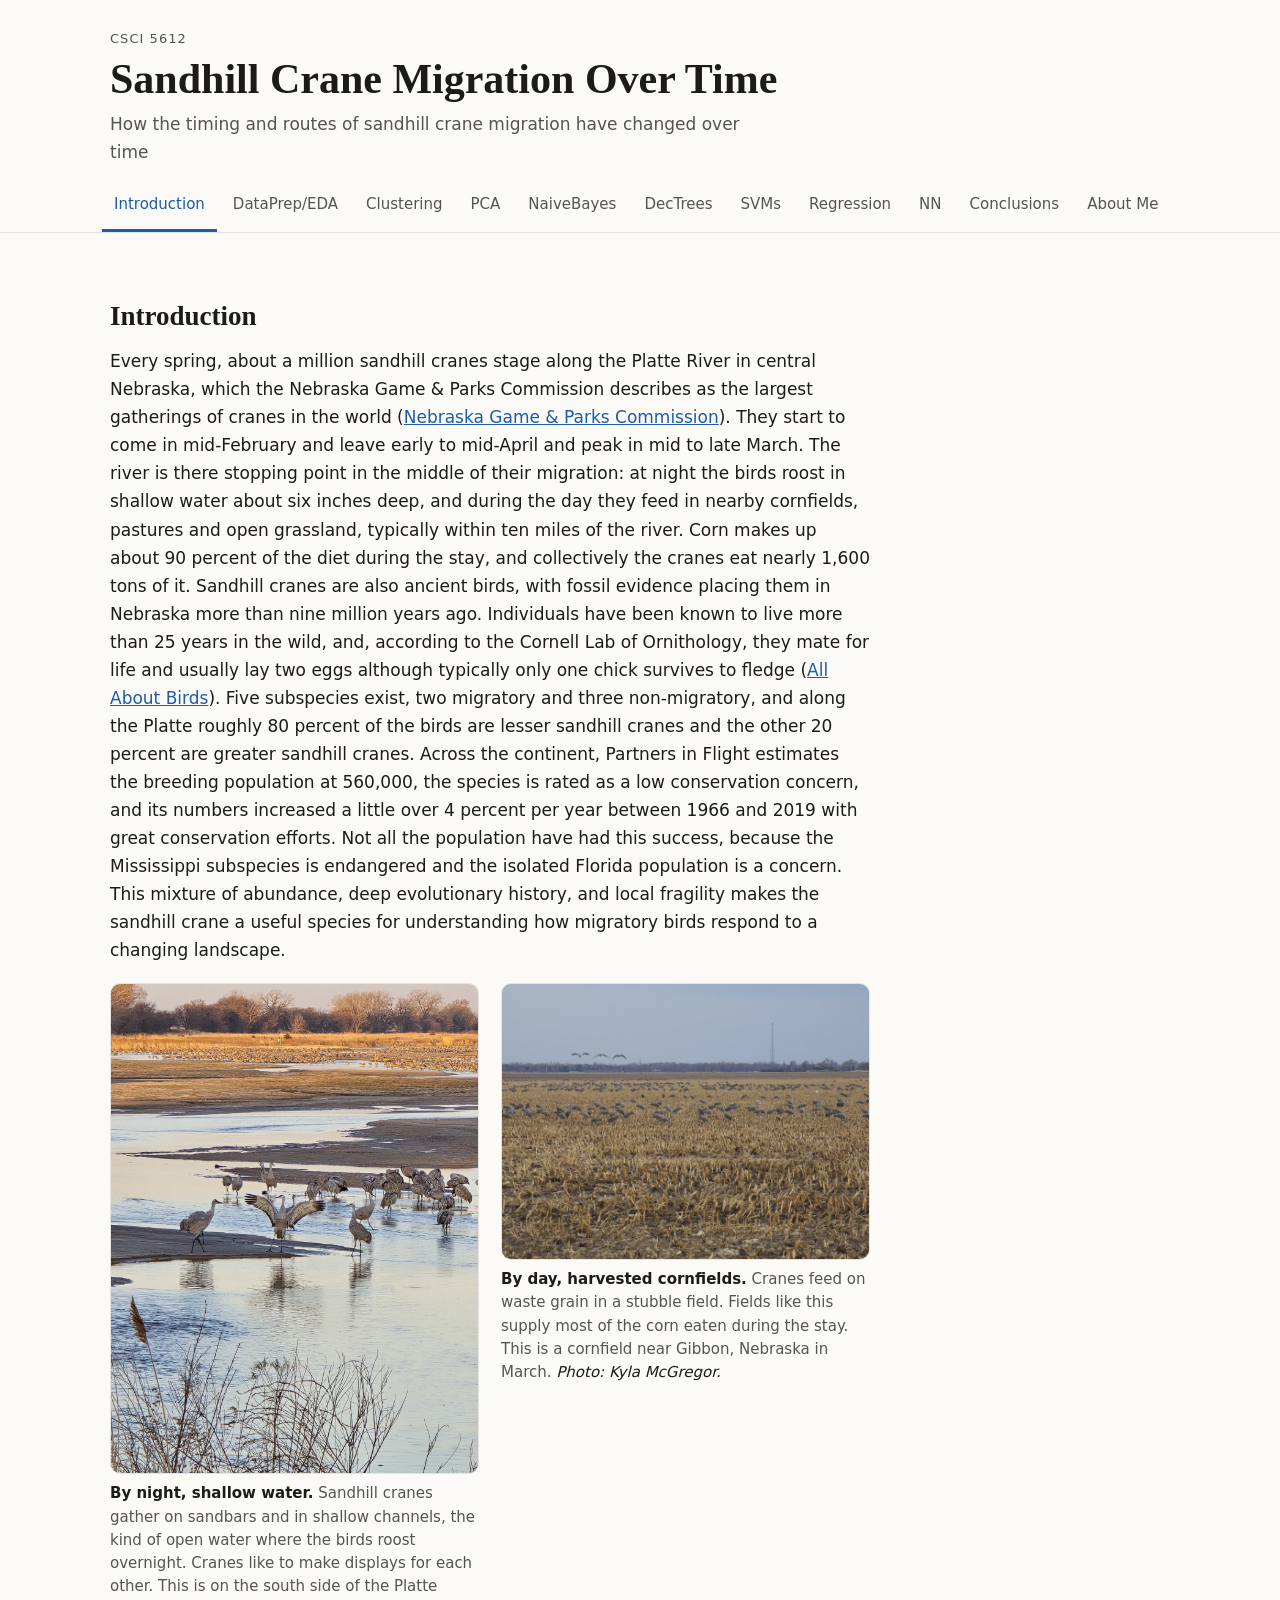
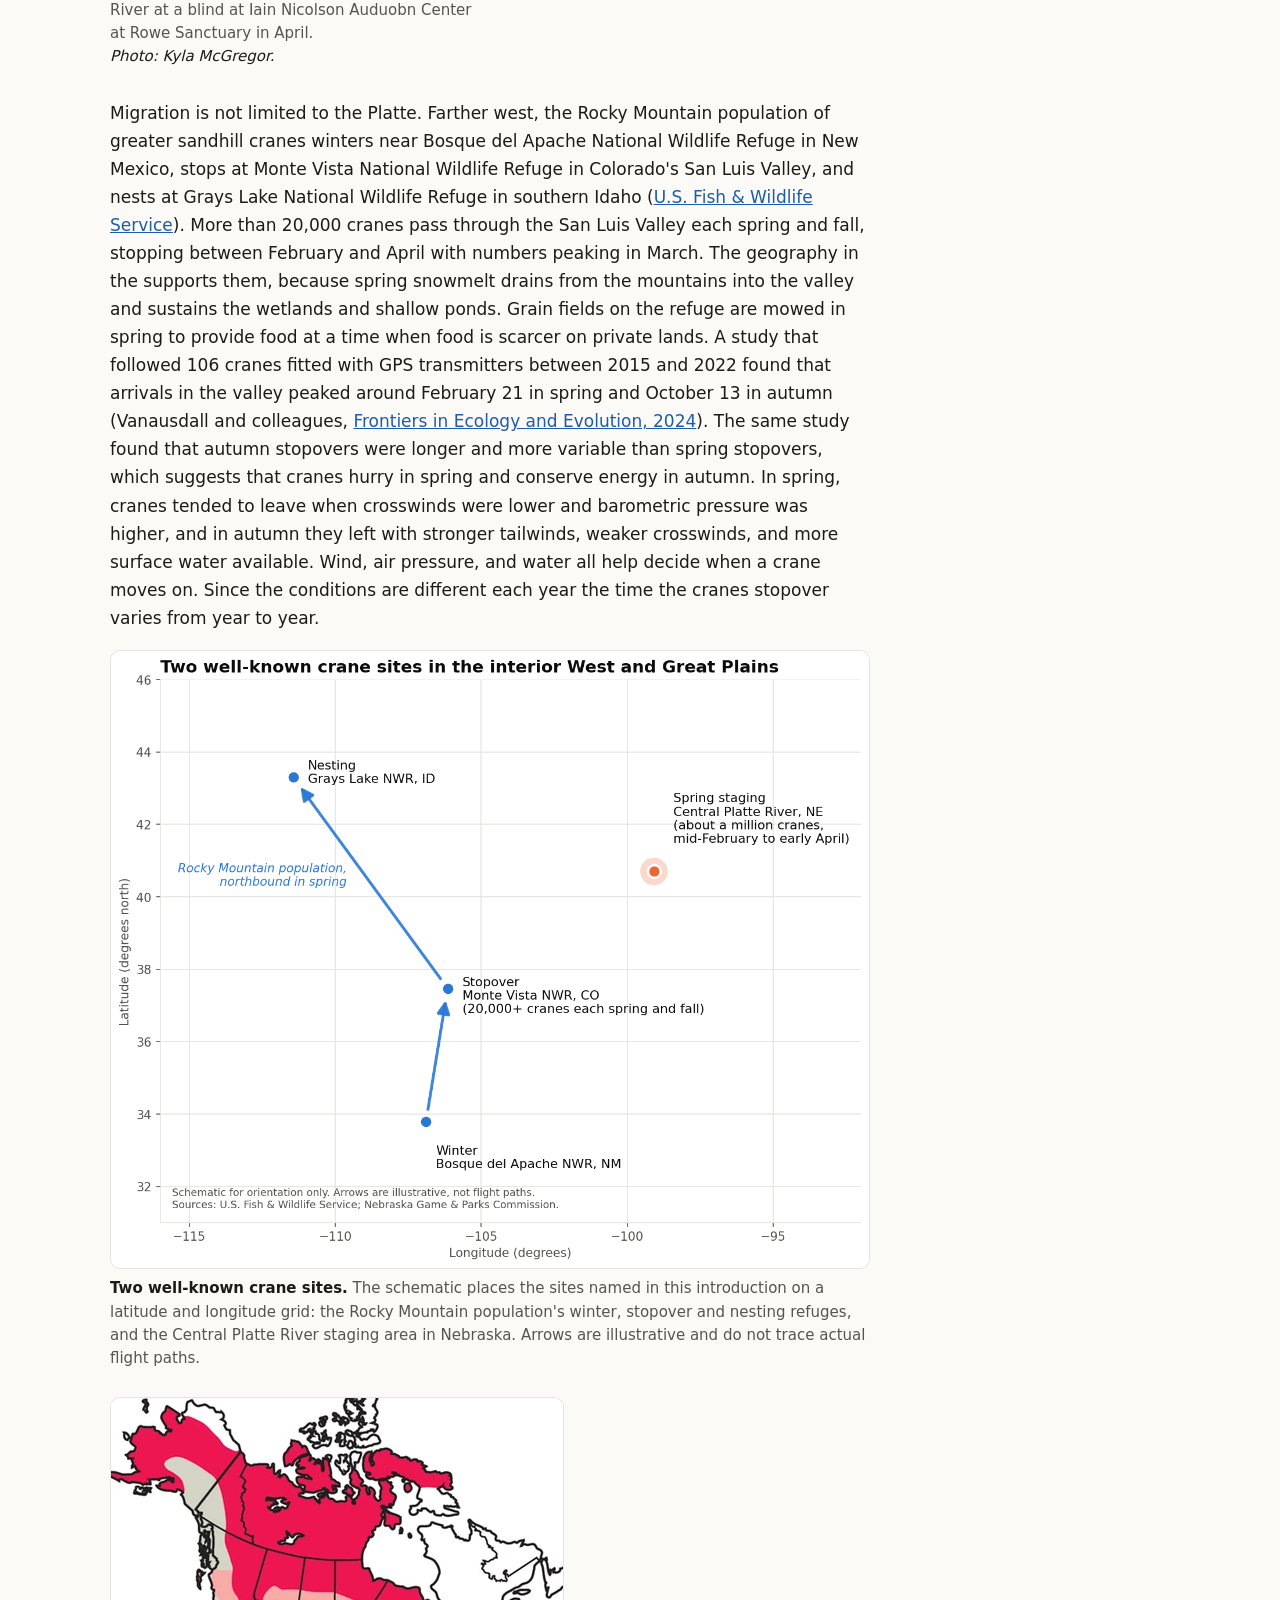
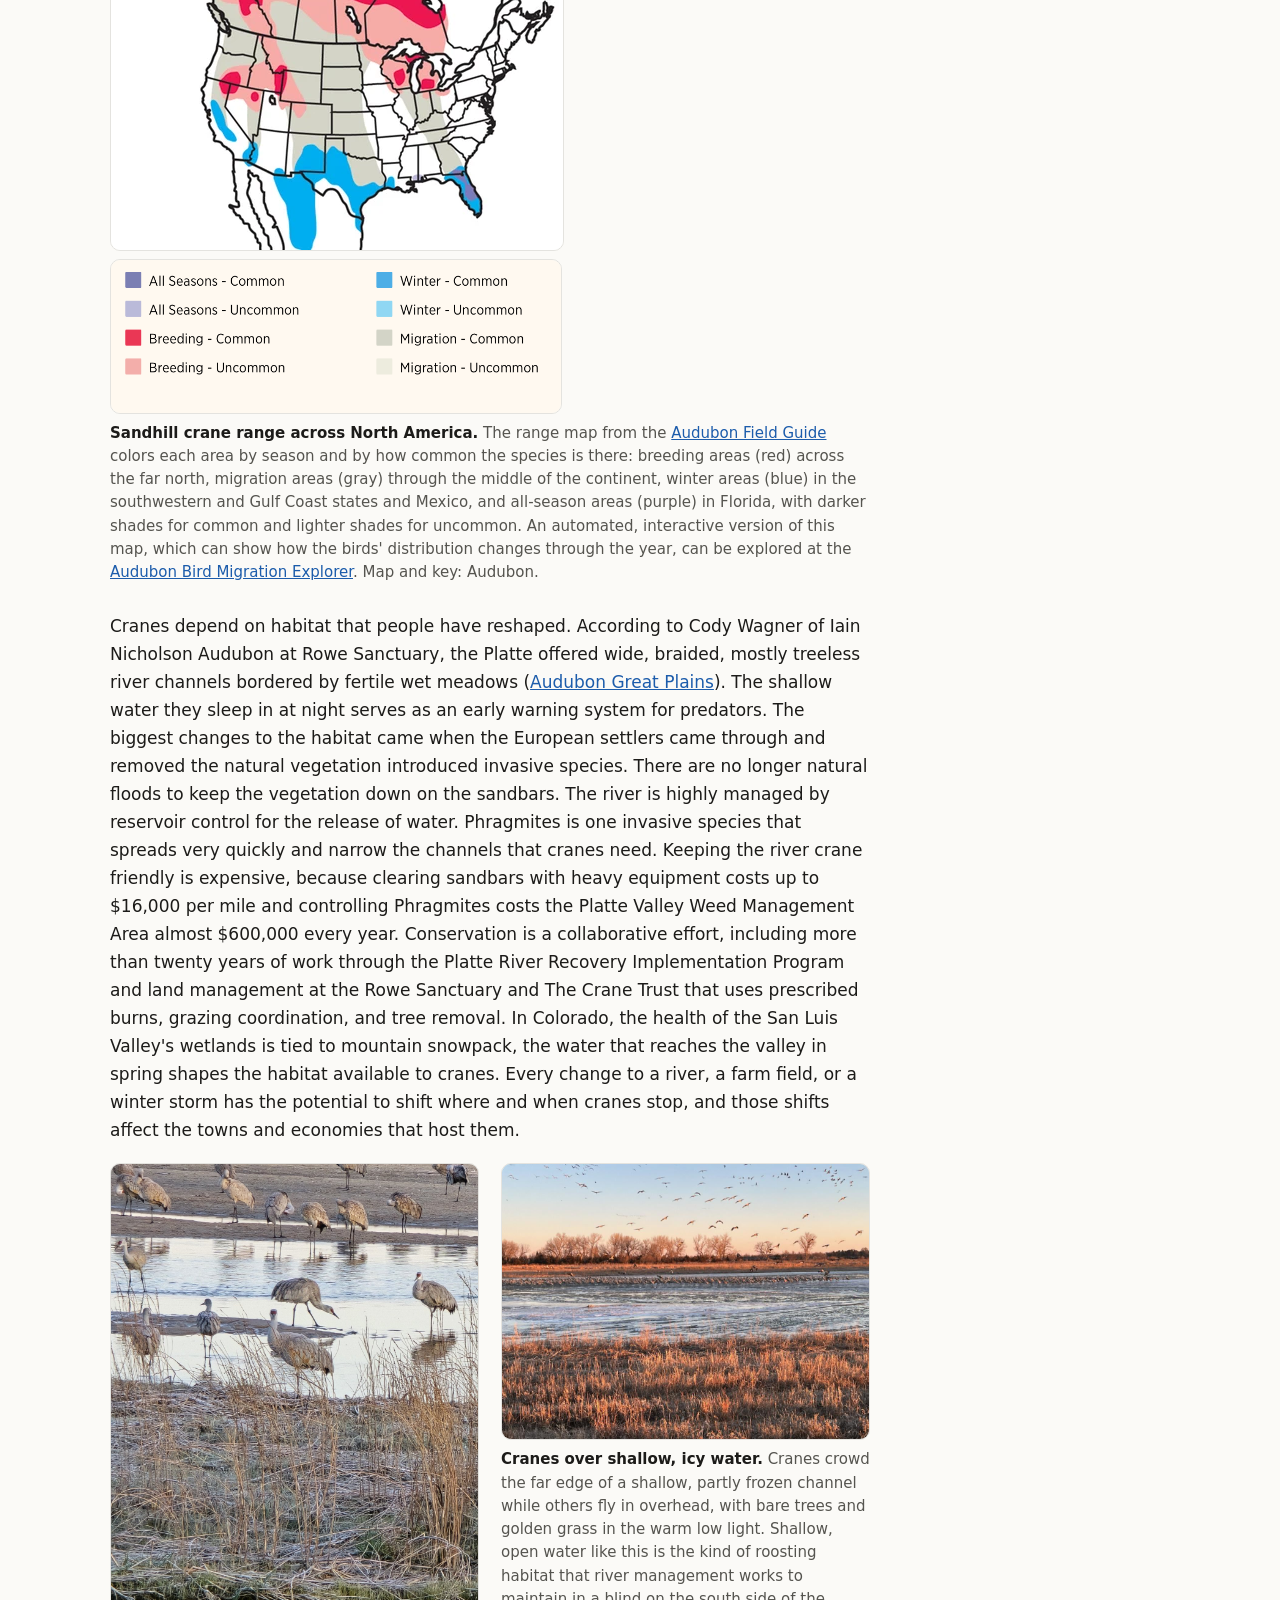
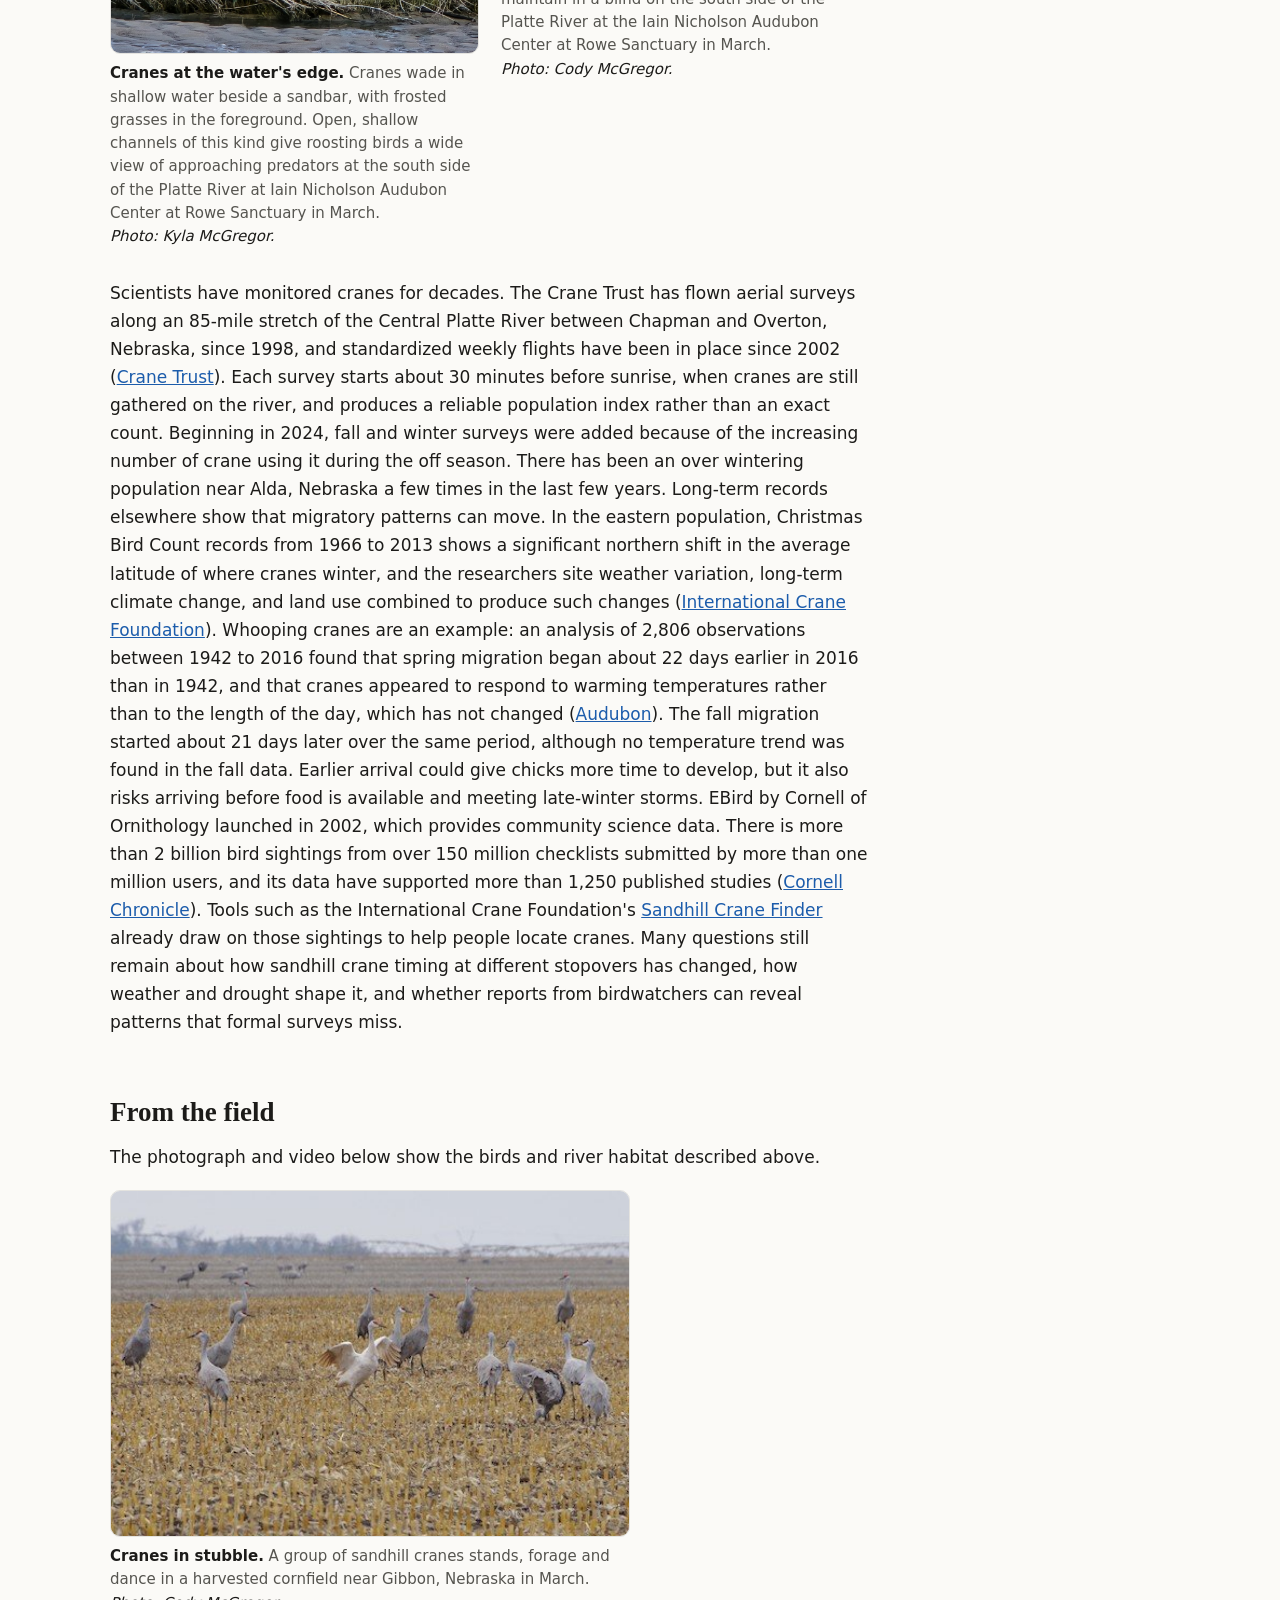
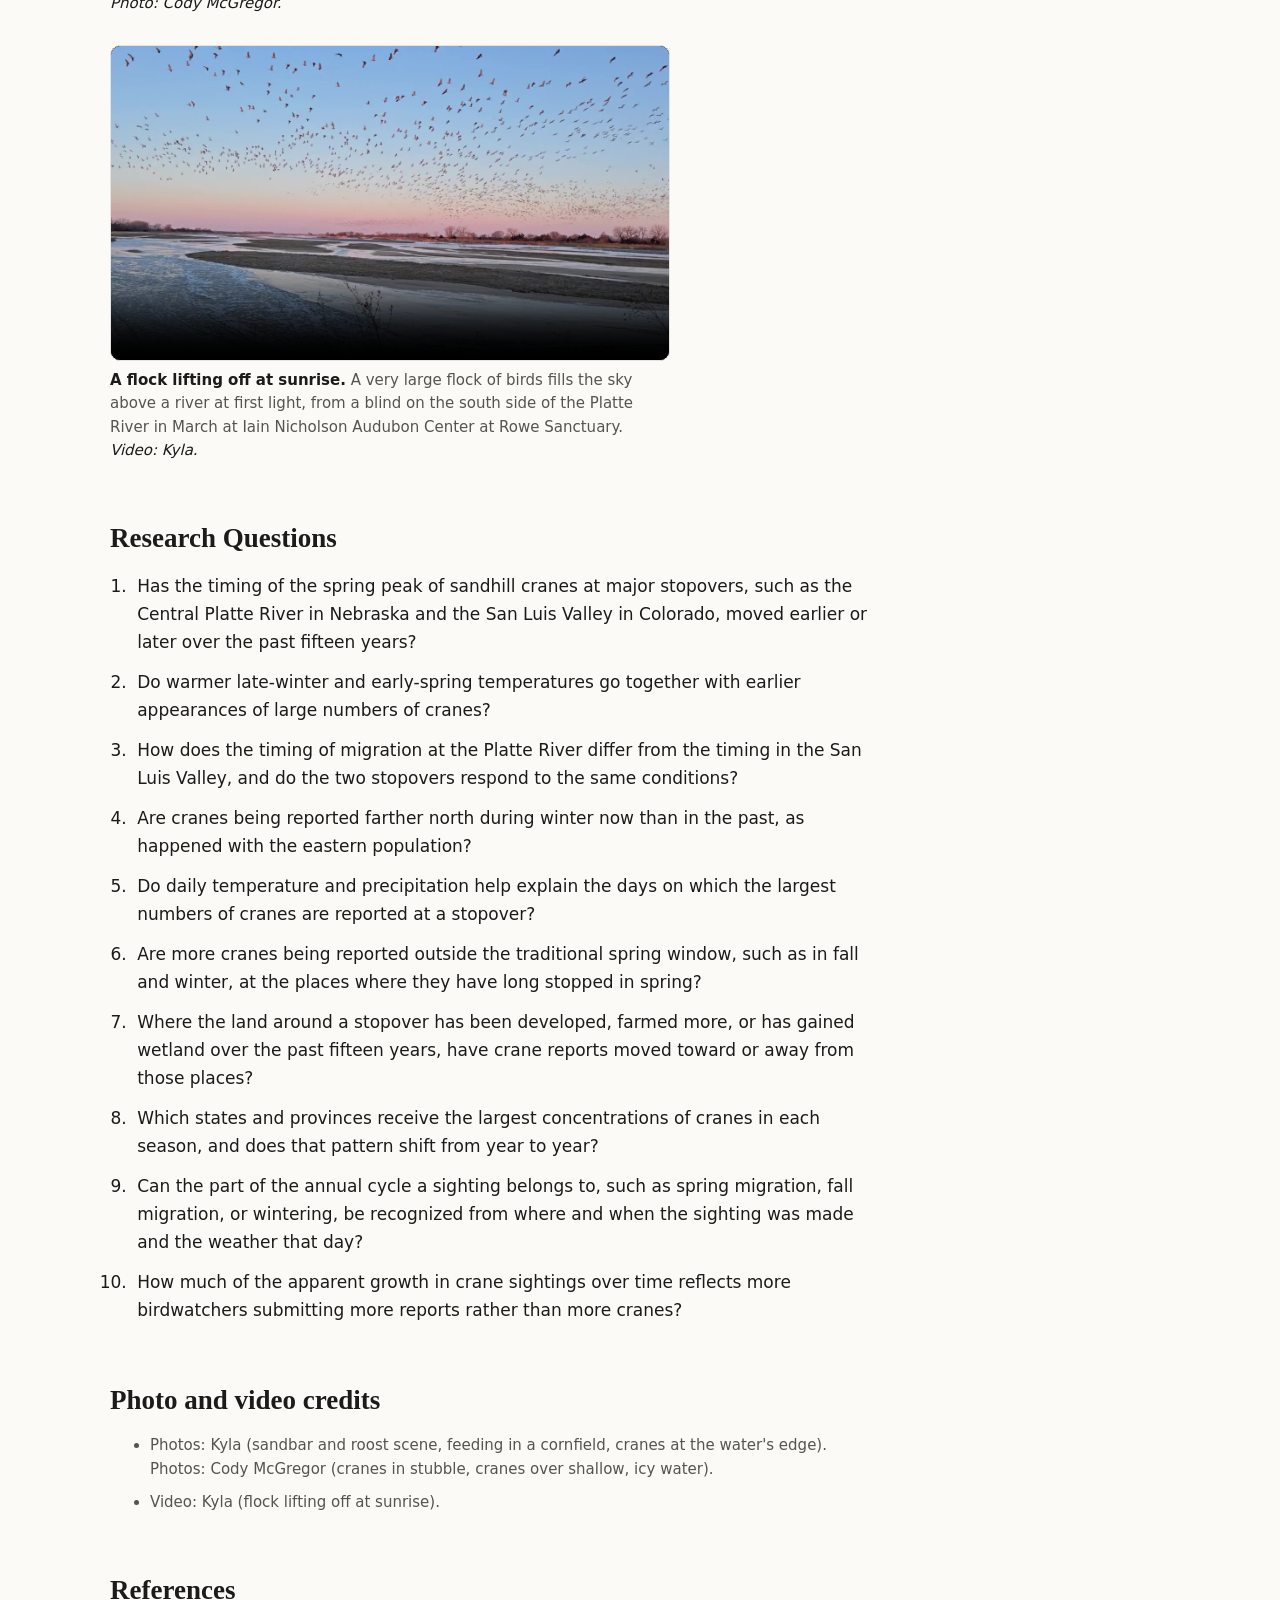
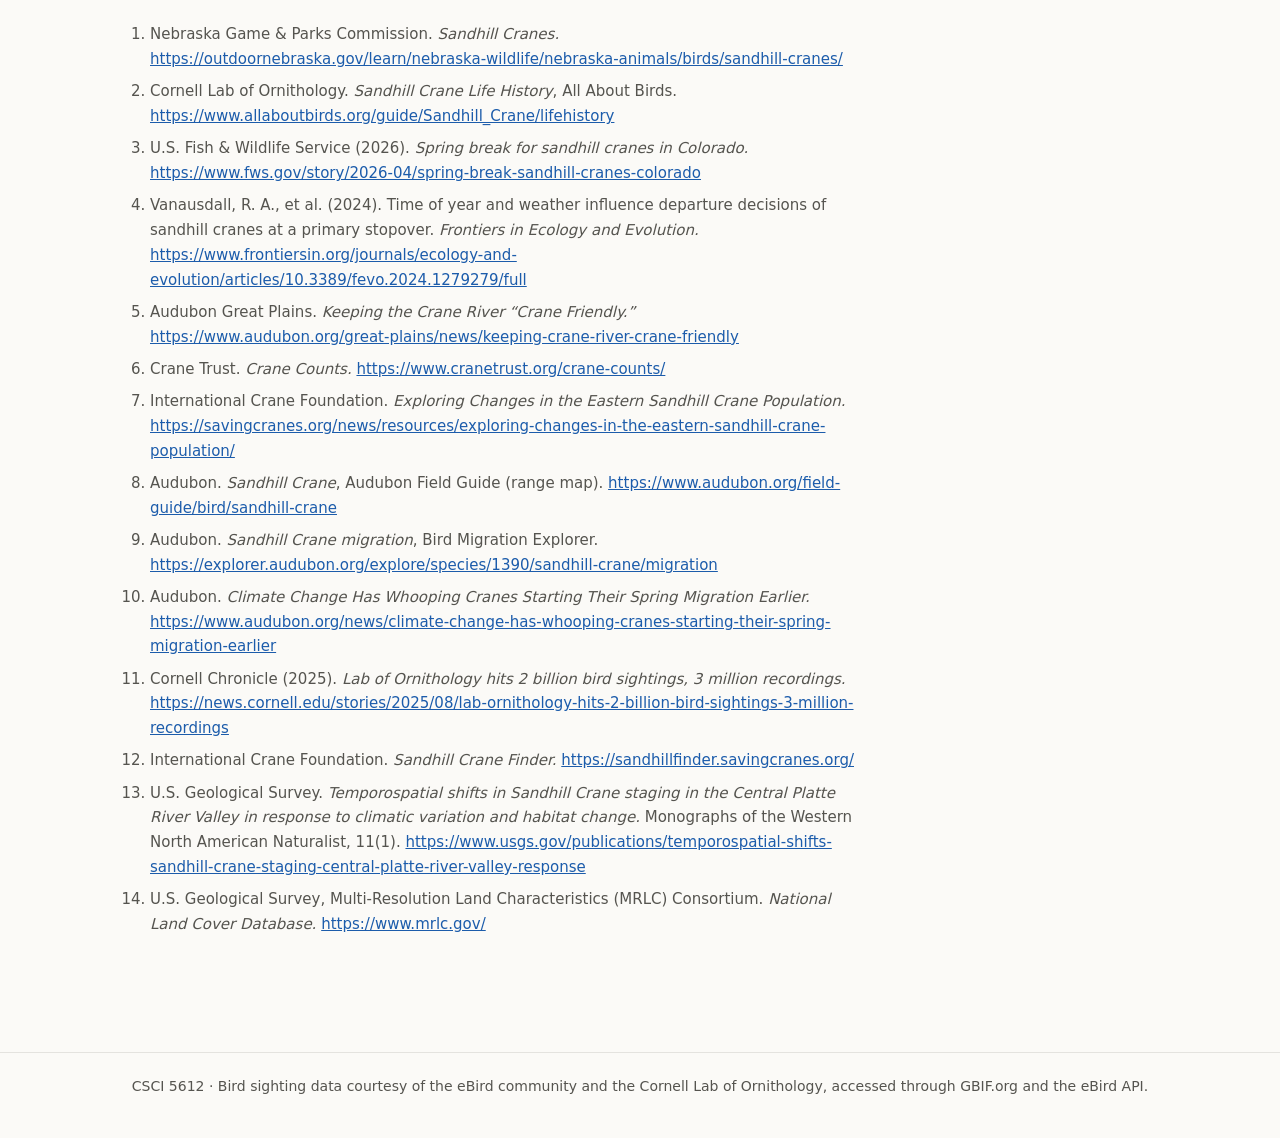
==== index.html @ 8177df67 "Initial Sandhill Crane project website" ====
<!DOCTYPE html>
<html lang="en">
<head>
<meta charset="utf-8">
<meta name="viewport" content="width=device-width, initial-scale=1">
<title>Introduction | Sandhill Crane Migration Over Time</title>
<meta name="description" content="Data science project on sandhill crane migration patterns over time, built with eBird community-science data.">
<link rel="stylesheet" href="css/style.css">
</head>
<body>
<a class="skip" href="#main">Skip to content</a>
<header class="site-header">
  <p class="kicker">CSCI 5612</p>
  <h1>Sandhill Crane Migration Over Time</h1>
  <p class="sub">How the timing and routes of sandhill crane migration have changed over time</p>
</header>
<nav class="tabs" aria-label="Project sections">
  <ul>
      <li><a href="index.html" aria-current="page">Introduction</a></li>
      <li><a href="dataprep_eda.html">DataPrep/EDA</a></li>
      <li><a href="clustering.html">Clustering</a></li>
      <li><a href="pca.html">PCA</a></li>
      <li><a href="naivebayes.html">NaiveBayes</a></li>
      <li><a href="dectrees.html">DecTrees</a></li>
      <li><a href="svms.html">SVMs</a></li>
      <li><a href="regression.html">Regression</a></li>
      <li><a href="nn.html">NN</a></li>
      <li><a href="conclusions.html">Conclusions</a></li>
      <li><a href="about.html">About Me</a></li>
  </ul>
</nav>
<main id="main">

<div class="prose">
<h2>Introduction</h2>

<p>Every spring, about a million sandhill cranes stage along the Platte River in central Nebraska, which the Nebraska Game &amp; Parks Commission describes as the largest gatherings of cranes in the world (<a href="https://outdoornebraska.gov/learn/nebraska-wildlife/nebraska-animals/birds/sandhill-cranes/">Nebraska Game &amp; Parks Commission</a>). They start to come in mid-February and leave early to mid-April and peak in mid to late March. The river is there stopping point in the middle of their migration: at night the birds roost in shallow water about six inches deep, and during the day they feed in nearby cornfields, pastures and open grassland, typically within ten miles of the river. Corn makes up about 90 percent of the diet during the stay, and collectively the cranes eat nearly 1,600 tons of it. Sandhill cranes are also ancient birds, with fossil evidence placing them in Nebraska more than nine million years ago. Individuals have been known to live more than 25 years in the wild, and, according to the Cornell Lab of Ornithology, they mate for life and usually lay two eggs although typically only one chick survives to fledge (<a href="https://www.allaboutbirds.org/guide/Sandhill_Crane/lifehistory">All About Birds</a>). Five subspecies exist, two migratory and three non-migratory, and along the Platte roughly 80 percent of the birds are lesser sandhill cranes and the other 20 percent are greater sandhill cranes. Across the continent, Partners in Flight estimates the breeding population at 560,000, the species is rated as a low conservation concern, and its numbers increased a little over 4 percent per year between 1966 and 2019 with great conservation efforts. Not all the population have had this success, because the Mississippi subspecies is endangered and the isolated Florida population is a concern. This mixture of abundance, deep evolutionary history, and local fragility makes the sandhill crane a useful species for understanding how migratory birds respond to a changing landscape.</p>

<div class="photo-row"><figure class="photo">
  <a href="images/photos/cranes-sandbar-display.jpg"><img src="images/photos/cranes-sandbar-display.jpg" alt="Sandhill cranes standing on a sandbar and in shallow water at low sun, one with wings spread, with more cranes in the distance" loading="lazy"></a>
  <figcaption><b>By night, shallow water.</b> Sandhill cranes gather on sandbars and in shallow channels, the kind of open water where the birds roost overnight. Cranes like to make displays for each other.  This is on the south side of the Platte River at a blind at Iain Nicolson Auduobn Center at Rowe Sanctuary in April. <span class="credit">Photo: Kyla McGregor.</span></figcaption>
</figure><figure class="photo">
  <a href="images/photos/cranes-feeding-cornfield.jpg"><img src="images/photos/cranes-feeding-cornfield.jpg" alt="A large flock of sandhill cranes feeding in a harvested cornfield with three birds flying in from the left" loading="lazy"></a>
  <figcaption><b>By day, harvested cornfields.</b> Cranes feed on waste grain in a stubble field. Fields like this supply most of the corn eaten during the stay. This is a cornfield near Gibbon, Nebraska in March. <span class="credit">Photo: Kyla McGregor.</span></figcaption>
</figure></div>

<p>Migration is not limited to the Platte. Farther west, the Rocky Mountain population of greater sandhill cranes winters near Bosque del Apache National Wildlife Refuge in New Mexico, stops at Monte Vista National Wildlife Refuge in Colorado's San Luis Valley, and nests at Grays Lake National Wildlife Refuge in southern Idaho (<a href="https://www.fws.gov/story/2026-04/spring-break-sandhill-cranes-colorado">U.S. Fish &amp; Wildlife Service</a>). More than 20,000 cranes pass through the San Luis Valley each spring and fall, stopping between February and April with numbers peaking in March. The geography in the supports them, because spring snowmelt drains from the mountains into the valley and sustains the wetlands and shallow ponds. Grain fields on the refuge are mowed in spring to provide food at a time when food is scarcer on private lands. A study that followed 106 cranes fitted with GPS transmitters between 2015 and 2022 found that arrivals in the valley peaked around February 21 in spring and October 13 in autumn (Vanausdall and colleagues, <a href="https://www.frontiersin.org/journals/ecology-and-evolution/articles/10.3389/fevo.2024.1279279/full">Frontiers in Ecology and Evolution, 2024</a>). The same study found that autumn stopovers were longer and more variable than spring stopovers, which suggests that cranes hurry in spring and conserve energy in autumn. In spring, cranes tended to leave when crosswinds were lower and barometric pressure was higher, and in autumn they left with stronger tailwinds, weaker crosswinds, and more surface water available. Wind, air pressure, and water all help decide when a crane moves on. Since the conditions are different each year the time the cranes stopover varies from year to year.</p>

<figure class="hero">
  <a href="images/intro_flyway_schematic.png"><img src="images/intro_flyway_schematic.png" alt="Schematic showing the Rocky Mountain sandhill crane population's winter, stopover and nesting sites, and the Central Platte River spring staging area"></a>
  <figcaption><b>Two well-known crane sites.</b> The schematic places the sites named in this introduction on a latitude and longitude grid: the Rocky Mountain population's winter, stopover and nesting refuges, and the Central Platte River staging area in Nebraska. Arrows are illustrative and do not trace actual flight paths.</figcaption>
</figure>

<figure class="hero">
  <a href="images/audubon_sandhill_crane_range_map.png"><img src="images/audubon_sandhill_crane_range_map.png" alt="Range map of the sandhill crane across North America, with colored shading for the species' range from the Arctic to Florida and Mexico" loading="lazy"></a>
  <img class="map-key" src="images/audubon_range_map_key.png" alt="Map key: purple is all seasons, red is breeding, blue is winter, and gray is migration, each with a darker shade for common and a lighter shade for uncommon" loading="lazy">
  <figcaption><b>Sandhill crane range across North America.</b> The range map from the <a href="https://www.audubon.org/field-guide/bird/sandhill-crane">Audubon Field Guide</a> colors each area by season and by how common the species is there: breeding areas (red) across the far north, migration areas (gray) through the middle of the continent, winter areas (blue) in the southwestern and Gulf Coast states and Mexico, and all-season areas (purple) in Florida, with darker shades for common and lighter shades for uncommon. An automated, interactive version of this map, which can show how the birds' distribution changes through the year, can be explored at the <a href="https://explorer.audubon.org/explore/species/1390/sandhill-crane/migration">Audubon Bird Migration Explorer</a>. Map and key: Audubon.</figcaption>
</figure>

<p>Cranes depend on habitat that people have reshaped. According to Cody Wagner of Iain Nicholson Audubon at Rowe Sanctuary, the Platte offered wide, braided, mostly treeless river channels bordered by fertile wet meadows (<a href="https://www.audubon.org/great-plains/news/keeping-crane-river-crane-friendly">Audubon Great Plains</a>). The shallow water they sleep in at night serves as an early warning system for predators. The biggest changes to the habitat came when the European settlers came through and removed the natural vegetation introduced invasive species. There are no longer natural floods to keep the vegetation down on the sandbars.  The river is highly managed by reservoir control for the release of water. Phragmites is one invasive species that spreads very quickly and narrow the channels that cranes need. Keeping the river crane friendly is expensive, because clearing sandbars with heavy equipment costs up to $16,000 per mile and controlling Phragmites costs the Platte Valley Weed Management Area almost $600,000 every year. Conservation is a collaborative effort, including more than twenty years of work through the Platte River Recovery Implementation Program and land management at the Rowe Sanctuary and The Crane Trust that uses prescribed burns, grazing coordination, and tree removal. In Colorado, the health of the San Luis Valley's wetlands is tied to mountain snowpack, the water that reaches the valley in spring shapes the habitat available to cranes. Every change to a river, a farm field, or a winter storm has the potential to shift where and when cranes stop, and those shifts affect the towns and economies that host them.</p>

<div class="photo-row"><figure class="photo">
  <a href="images/photos/cranes-water-edge.jpg"><img src="images/photos/cranes-water-edge.jpg" alt="Sandhill cranes wading in shallow water next to a sandbar with frosted grasses in the foreground" loading="lazy"></a>
  <figcaption><b>Cranes at the water&#x27;s edge.</b> Cranes wade in shallow water beside a sandbar, with frosted grasses in the foreground. Open, shallow channels of this kind give roosting birds a wide view of approaching predators at the south side of the Platte River at Iain Nicholson Audubon Center at Rowe Sanctuary in March. <span class="credit">Photo: Kyla McGregor.</span></figcaption>
</figure><figure class="photo">
  <a href="images/photos/cranes-icy-channel-mcgregor.jpg"><img src="images/photos/cranes-icy-channel-mcgregor.jpg" alt="Sandhill cranes standing along the far edge of a shallow, partly frozen channel with many more flying overhead in warm low light, bare trees behind and golden grass in the foreground" loading="lazy"></a>
  <figcaption><b>Cranes over shallow, icy water.</b> Cranes crowd the far edge of a shallow, partly frozen channel while others fly in overhead, with bare trees and golden grass in the warm low light. Shallow, open water like this is the kind of roosting habitat that river management works to maintain in a blind on the south side of the Platte River at the Iain Nicholson Audubon Center at Rowe Sanctuary in March. <span class="credit">Photo: Cody McGregor.</span></figcaption>
</figure></div>

<p>Scientists have monitored cranes for decades. The Crane Trust has flown aerial surveys along an 85-mile stretch of the Central Platte River between Chapman and Overton, Nebraska, since 1998, and standardized weekly flights have been in place since 2002 (<a href="https://www.cranetrust.org/crane-counts/">Crane Trust</a>). Each survey starts about 30 minutes before sunrise, when cranes are still gathered on the river, and produces a reliable population index rather than an exact count. Beginning in 2024, fall and winter surveys were added because of the increasing number of crane using it during the off season.  There has been an over wintering population near Alda, Nebraska a few times in the last few years. Long-term records elsewhere show that migratory patterns can move. In the eastern population, Christmas Bird Count records from 1966 to 2013 shows a significant northern shift in the average latitude of where cranes winter, and the researchers site weather variation, long-term climate change, and land use combined to produce such changes (<a href="https://savingcranes.org/news/resources/exploring-changes-in-the-eastern-sandhill-crane-population/">International Crane Foundation</a>). Whooping cranes are an example: an analysis of 2,806 observations between  1942 to 2016 found that spring migration began about 22 days earlier in 2016 than in 1942, and that cranes appeared to respond to warming temperatures rather than to the length of the day, which has not changed (<a href="https://www.audubon.org/news/climate-change-has-whooping-cranes-starting-their-spring-migration-earlier">Audubon</a>). The fall migration started about 21 days later over the same period, although no temperature trend was found in the fall data. Earlier arrival could give chicks more time to develop, but it also risks arriving before food is available and meeting late-winter storms. EBird by Cornell of Ornithology launched in 2002, which provides community science data.  There is more than 2 billion bird sightings from over 150 million checklists submitted by more than one million users, and its data have supported more than 1,250 published studies (<a href="https://news.cornell.edu/stories/2025/08/lab-ornithology-hits-2-billion-bird-sightings-3-million-recordings">Cornell Chronicle</a>). Tools such as the International Crane Foundation's <a href="https://sandhillfinder.savingcranes.org/">Sandhill Crane Finder</a> already draw on those sightings to help people locate cranes. Many questions still remain about how sandhill crane timing at different stopovers has changed, how weather and drought shape it, and whether reports from birdwatchers can reveal patterns that formal surveys miss.</p>


<h2>From the field</h2>
<p>The photograph and video below show the birds and river habitat described above.</p>
<div class="photo-row">
<figure class="photo">
  <a href="images/photos/cranes-stubble-field-mcgregor.jpg"><img src="images/photos/cranes-stubble-field-mcgregor.jpg" alt="A group of sandhill cranes in a harvested cornfield with a line of trees in the background" loading="lazy"></a>
  <figcaption><b>Cranes in stubble.</b> A group of sandhill cranes stands, forage and dance in a harvested cornfield near Gibbon, Nebraska in March. <span class="credit">Photo: Cody McGregor.</span></figcaption>
</figure>
</div>
<div class="photo-row">
<figure class="video">
  <video controls preload="metadata" playsinline poster="media/crane-video-1-poster.jpg" aria-label="Video of a large flock of birds in the sky over a river at sunrise">
    <source src="media/crane-video-1.mp4" type="video/mp4">
    Video not supported in this browser. <a href="media/crane-video-1.mp4">Download the video</a>.
  </video>
  <figcaption><b>A flock lifting off at sunrise.</b> A very large flock of birds fills the sky above a river at first light, from a blind on the south side of the Platte River in March at Iain Nicholson Audubon Center at Rowe Sanctuary. <span class="credit">Video: Kyla.</span></figcaption>
</figure>
</div>


<h2>Research Questions</h2>
<ol class="questions">
  <li>Has the timing of the spring peak of sandhill cranes at major stopovers, such as the Central Platte River in Nebraska and the San Luis Valley in Colorado, moved earlier or later over the past fifteen years?</li>
  <li>Do warmer late-winter and early-spring temperatures go together with earlier appearances of large numbers of cranes?</li>
  <li>How does the timing of migration at the Platte River differ from the timing in the San Luis Valley, and do the two stopovers respond to the same conditions?</li>
  <li>Are cranes being reported farther north during winter now than in the past, as happened with the eastern population?</li>
  <li>Do daily temperature and precipitation help explain the days on which the largest numbers of cranes are reported at a stopover?</li>
  <li>Are more cranes being reported outside the traditional spring window, such as in fall and winter, at the places where they have long stopped in spring?</li>
  <li>Where the land around a stopover has been developed, farmed more, or has gained wetland over the past fifteen years, have crane reports moved toward or away from those places?</li>
  <li>Which states and provinces receive the largest concentrations of cranes in each season, and does that pattern shift from year to year?</li>
  <li>Can the part of the annual cycle a sighting belongs to, such as spring migration, fall migration, or wintering, be recognized from where and when the sighting was made and the weather that day?</li>
  <li>How much of the apparent growth in crane sightings over time reflects more birdwatchers submitting more reports rather than more cranes?</li>
</ol>


<h2>Photo and video credits</h2>
<ul class="refs">
  <li>Photos: Kyla (sandbar and roost scene, feeding in a cornfield, cranes at the water's edge). Photos: Cody McGregor (cranes in stubble, cranes over shallow, icy water).</li>
  <li>Video: Kyla (flock lifting off at sunrise).</li>
</ul>


<h2>References</h2>
<ol class="refs">
  <li>Nebraska Game &amp; Parks Commission. <em>Sandhill Cranes.</em> <a href="https://outdoornebraska.gov/learn/nebraska-wildlife/nebraska-animals/birds/sandhill-cranes/">https://outdoornebraska.gov/learn/nebraska-wildlife/nebraska-animals/birds/sandhill-cranes/</a></li>
  <li>Cornell Lab of Ornithology. <em>Sandhill Crane Life History</em>, All About Birds. <a href="https://www.allaboutbirds.org/guide/Sandhill_Crane/lifehistory">https://www.allaboutbirds.org/guide/Sandhill_Crane/lifehistory</a></li>
  <li>U.S. Fish &amp; Wildlife Service (2026). <em>Spring break for sandhill cranes in Colorado.</em> <a href="https://www.fws.gov/story/2026-04/spring-break-sandhill-cranes-colorado">https://www.fws.gov/story/2026-04/spring-break-sandhill-cranes-colorado</a></li>
  <li>Vanausdall, R. A., et al. (2024). Time of year and weather influence departure decisions of sandhill cranes at a primary stopover. <em>Frontiers in Ecology and Evolution.</em> <a href="https://www.frontiersin.org/journals/ecology-and-evolution/articles/10.3389/fevo.2024.1279279/full">https://www.frontiersin.org/journals/ecology-and-evolution/articles/10.3389/fevo.2024.1279279/full</a></li>
  <li>Audubon Great Plains. <em>Keeping the Crane River &ldquo;Crane Friendly.&rdquo;</em> <a href="https://www.audubon.org/great-plains/news/keeping-crane-river-crane-friendly">https://www.audubon.org/great-plains/news/keeping-crane-river-crane-friendly</a></li>
  <li>Crane Trust. <em>Crane Counts.</em> <a href="https://www.cranetrust.org/crane-counts/">https://www.cranetrust.org/crane-counts/</a></li>
  <li>International Crane Foundation. <em>Exploring Changes in the Eastern Sandhill Crane Population.</em> <a href="https://savingcranes.org/news/resources/exploring-changes-in-the-eastern-sandhill-crane-population/">https://savingcranes.org/news/resources/exploring-changes-in-the-eastern-sandhill-crane-population/</a></li>
  <li>Audubon. <em>Sandhill Crane</em>, Audubon Field Guide (range map). <a href="https://www.audubon.org/field-guide/bird/sandhill-crane">https://www.audubon.org/field-guide/bird/sandhill-crane</a></li>
  <li>Audubon. <em>Sandhill Crane migration</em>, Bird Migration Explorer. <a href="https://explorer.audubon.org/explore/species/1390/sandhill-crane/migration">https://explorer.audubon.org/explore/species/1390/sandhill-crane/migration</a></li>
  <li>Audubon. <em>Climate Change Has Whooping Cranes Starting Their Spring Migration Earlier.</em> <a href="https://www.audubon.org/news/climate-change-has-whooping-cranes-starting-their-spring-migration-earlier">https://www.audubon.org/news/climate-change-has-whooping-cranes-starting-their-spring-migration-earlier</a></li>
  <li>Cornell Chronicle (2025). <em>Lab of Ornithology hits 2 billion bird sightings, 3 million recordings.</em> <a href="https://news.cornell.edu/stories/2025/08/lab-ornithology-hits-2-billion-bird-sightings-3-million-recordings">https://news.cornell.edu/stories/2025/08/lab-ornithology-hits-2-billion-bird-sightings-3-million-recordings</a></li>
  <li>International Crane Foundation. <em>Sandhill Crane Finder.</em> <a href="https://sandhillfinder.savingcranes.org/">https://sandhillfinder.savingcranes.org/</a></li>
  <li>U.S. Geological Survey. <em>Temporospatial shifts in Sandhill Crane staging in the Central Platte River Valley in response to climatic variation and habitat change.</em> Monographs of the Western North American Naturalist, 11(1). <a href="https://www.usgs.gov/publications/temporospatial-shifts-sandhill-crane-staging-central-platte-river-valley-response">https://www.usgs.gov/publications/temporospatial-shifts-sandhill-crane-staging-central-platte-river-valley-response</a></li>
  <li>U.S. Geological Survey, Multi-Resolution Land Characteristics (MRLC) Consortium. <em>National Land Cover Database.</em> <a href="https://www.mrlc.gov/">https://www.mrlc.gov/</a></li>
</ol>
</div>

</main>
<footer>CSCI 5612 &middot; Bird sighting data courtesy of the eBird community and the Cornell Lab of Ornithology, accessed through GBIF.org and the eBird API.</footer>
</body>
</html>
---- css/style.css ----
/* Sandhill Crane Migration Over Time - CSCI 5612 project site */
:root {
  --bg: #fbfaf7;
  --surface: #ffffff;
  --ink: #1c1b19;
  --ink-2: #55544f;
  --line: #e4e3df;
  --accent: #1c5cab;      /* link / active colour (AA on --bg) */
  --accent-soft: #e6f0fc;
  --warn-bg: #fff6e5;
  --warn-line: #f0c36d;
  --radius: 10px;
}

* { box-sizing: border-box; }
html { scroll-behavior: smooth; }
body {
  margin: 0;
  background: var(--bg);
  color: var(--ink);
  font: 17px/1.65 system-ui, -apple-system, "Segoe UI", Roboto, "Helvetica Neue", Arial, sans-serif;
}

/* ---------- header + tabs ---------- */
.site-header { padding: 28px 20px 14px; max-width: 1100px; margin: 0 auto; }
.site-header .kicker { font-size: 13px; letter-spacing: .08em; text-transform: uppercase; color: var(--ink-2); margin: 0 0 6px; }
.site-header h1 { font: 700 clamp(28px, 5vw, 42px)/1.15 Georgia, "Times New Roman", serif; margin: 0 0 6px; }
.site-header .sub { color: var(--ink-2); margin: 0; max-width: 60ch; }

.tabs {
  position: sticky; top: 0; z-index: 10;
  background: var(--bg);
  border-bottom: 1px solid var(--line);
}
.tabs ul {
  list-style: none; margin: 0 auto; padding: 0 12px; max-width: 1100px;
  display: flex; gap: 4px; overflow-x: auto; scrollbar-width: thin;
}
.tabs a {
  display: block; padding: 12px 12px; white-space: nowrap;
  color: var(--ink-2); text-decoration: none; font-size: 15px; font-weight: 500;
  border-bottom: 3px solid transparent;
}
.tabs a:hover { color: var(--ink); }
.tabs a[aria-current="page"] { color: var(--accent); border-bottom-color: var(--accent); }
.tabs a:focus-visible, a:focus-visible, summary:focus-visible { outline: 3px solid #86b6ef; outline-offset: 2px; border-radius: 4px; }

/* ---------- layout ---------- */
main { max-width: 1100px; margin: 0 auto; padding: 8px 20px 60px; }
.prose { max-width: 760px; }
h2 { font: 700 27px/1.25 Georgia, "Times New Roman", serif; margin: 2.2em 0 .5em; }
h3 { font: 600 20px/1.3 system-ui, sans-serif; margin: 1.8em 0 .4em; }
p { margin: 0 0 1.1em; }
a { color: var(--accent); }
code, pre { font: 14px/1.5 ui-monospace, SFMono-Regular, Menlo, Consolas, monospace; }
code { background: #f0efec; padding: 1px 5px; border-radius: 4px; }
pre { background: #1c1b19; color: #f4f3ee; padding: 14px 16px; border-radius: var(--radius); overflow-x: auto; margin: 0 0 1.2em; }
pre code { background: none; padding: 0; color: inherit; }
ol.questions { padding-left: 1.3em; }
ol.questions li { margin: 0 0 .7em; padding-left: .3em; }

/* ---------- cards, tables, notes ---------- */
.note { background: var(--warn-bg); border: 1px solid var(--warn-line); border-radius: var(--radius); padding: 12px 16px; margin: 1.2em 0; font-size: 15.5px; }
.note.info { background: var(--accent-soft); border-color: #b7d3f6; }
.table-wrap { overflow-x: auto; margin: 0 0 1.4em; }
table { border-collapse: collapse; width: 100%; font-size: 15px; background: var(--surface); }
th, td { text-align: left; padding: 9px 12px; border-bottom: 1px solid var(--line); vertical-align: top; }
th { background: #f3f2ee; font-weight: 600; }
td.num, th.num { text-align: right; font-variant-numeric: tabular-nums; }

.section-label { display: inline-block; font-size: 12px; letter-spacing: .08em; text-transform: uppercase; background: var(--accent-soft); color: var(--accent); padding: 3px 9px; border-radius: 999px; margin: 2em 0 .2em; font-weight: 600; }

/* ---------- figures ---------- */
figure { margin: 0 0 1.6em; }
figure.hero { max-width: 760px; }
figure img { max-width: 100%; height: auto; display: block; border: 1px solid var(--line); border-radius: var(--radius); background: #fff; }
figcaption { font-size: 15px; color: var(--ink-2); margin-top: 8px; line-height: 1.55; }
figcaption b { color: var(--ink); }
.fig-grid { display: grid; grid-template-columns: repeat(auto-fill, minmax(320px, 1fr)); gap: 22px 24px; align-items: start; }
.fig-grid figure { background: var(--surface); border: 1px solid var(--line); border-radius: var(--radius); padding: 12px; margin: 0; }
.fig-grid figure img { border: 0; }
.ph { display: none; aspect-ratio: 16/10; border: 2px dashed var(--line); border-radius: var(--radius); align-items: center; justify-content: center; text-align: center; color: var(--ink-2); font-size: 14px; padding: 16px; }
figure.pending img { display: none; }
figure.pending .ph { display: flex; }
.preview-row { display: grid; gap: 16px; grid-template-columns: repeat(auto-fit, minmax(420px, 1fr)); }
@media (max-width: 520px) { .preview-row { grid-template-columns: 1fr; } .fig-grid { grid-template-columns: 1fr; } }

/* ---------- misc ---------- */
.coming { border: 1px dashed #b9b8b2; border-radius: var(--radius); padding: 14px 18px; color: var(--ink-2); background: #fff; }
.refs { font-size: 15px; color: var(--ink-2); }
.refs li { margin-bottom: .5em; }
footer { border-top: 1px solid var(--line); margin-top: 40px; padding: 22px 20px 40px; text-align: center; color: var(--ink-2); font-size: 14px; }
.skip { position: absolute; left: -999px; }
.skip:focus { left: 12px; top: 8px; background: #fff; padding: 6px 10px; z-index: 20; }

/* ---------- photos and videos ---------- */
.photo-row { display: flex; flex-wrap: wrap; gap: 22px; align-items: flex-start; margin: 0 0 1.8em; max-width: 1060px; }
.photo-row figure { flex: 1 1 320px; max-width: 520px; margin: 0; }
.photo-row figure.photo img { width: 100%; height: auto; max-height: 640px; object-fit: contain; background: #f3f2ee; }
.photo-row figure.video { flex: 1 1 380px; max-width: 560px; }
.photo-row figure.video.portrait { flex: 0 1 340px; max-width: 340px; }
video { display: block; width: 100%; height: auto; max-height: 78vh; background: #000; border-radius: var(--radius); border: 1px solid var(--line); }
.credit { display: inline-block; color: var(--ink); font-style: italic; }

/* long reference URLs must wrap on small screens */
.refs a, .prose a { overflow-wrap: anywhere; }

/* ---------- About Me ---------- */
.prose.about { max-width: 860px; }
.about-row { display: flex; flex-wrap: wrap; gap: 28px; align-items: flex-start; }
.about-row .portrait { width: 240px; max-width: 100%; height: auto; border: 1px solid var(--line); border-radius: var(--radius); background: #fff; flex: 0 0 auto; }
.about-row > div { flex: 1 1 320px; min-width: 0; }
.about-links { list-style: none; padding: 0; margin: 1em 0 0; }
.about-links li { margin: 0.3em 0; overflow-wrap: anywhere; }

figure img.map-key { margin-top: 8px; width: 452px; max-width: 100%; }
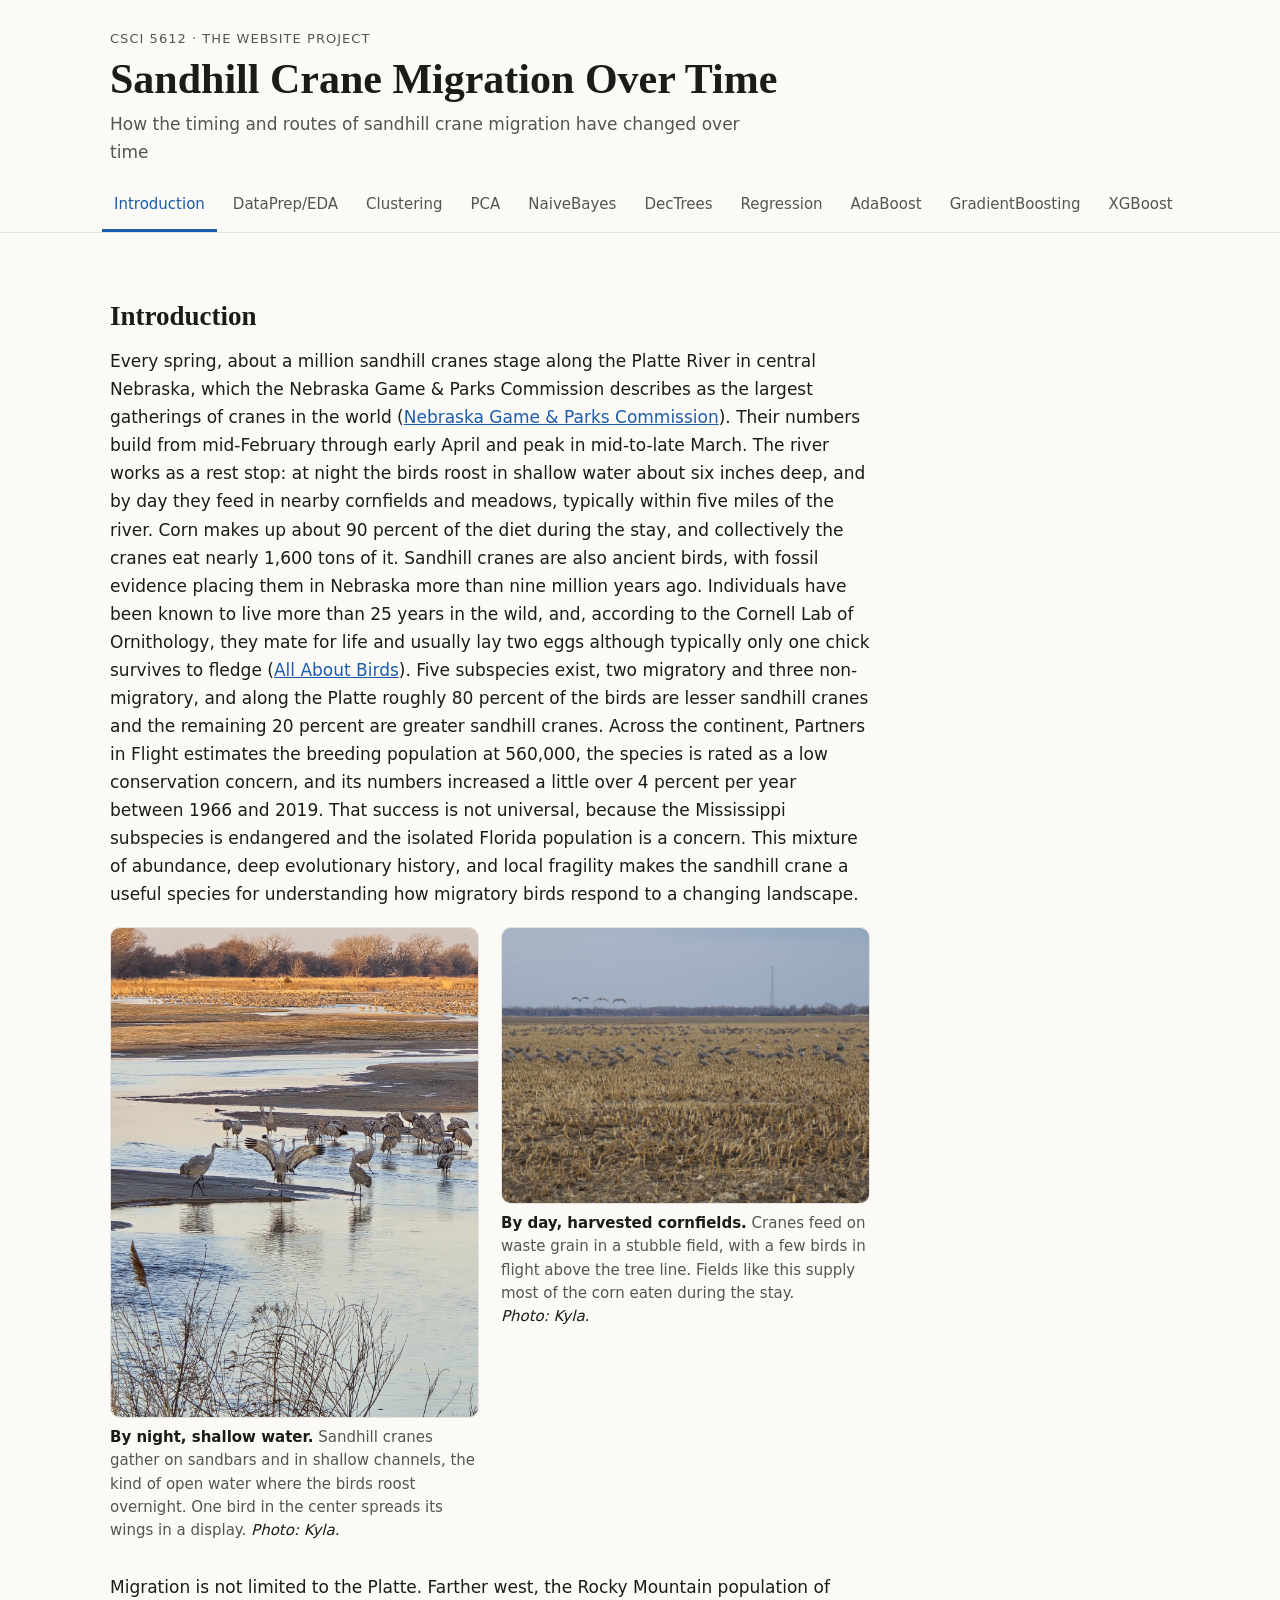
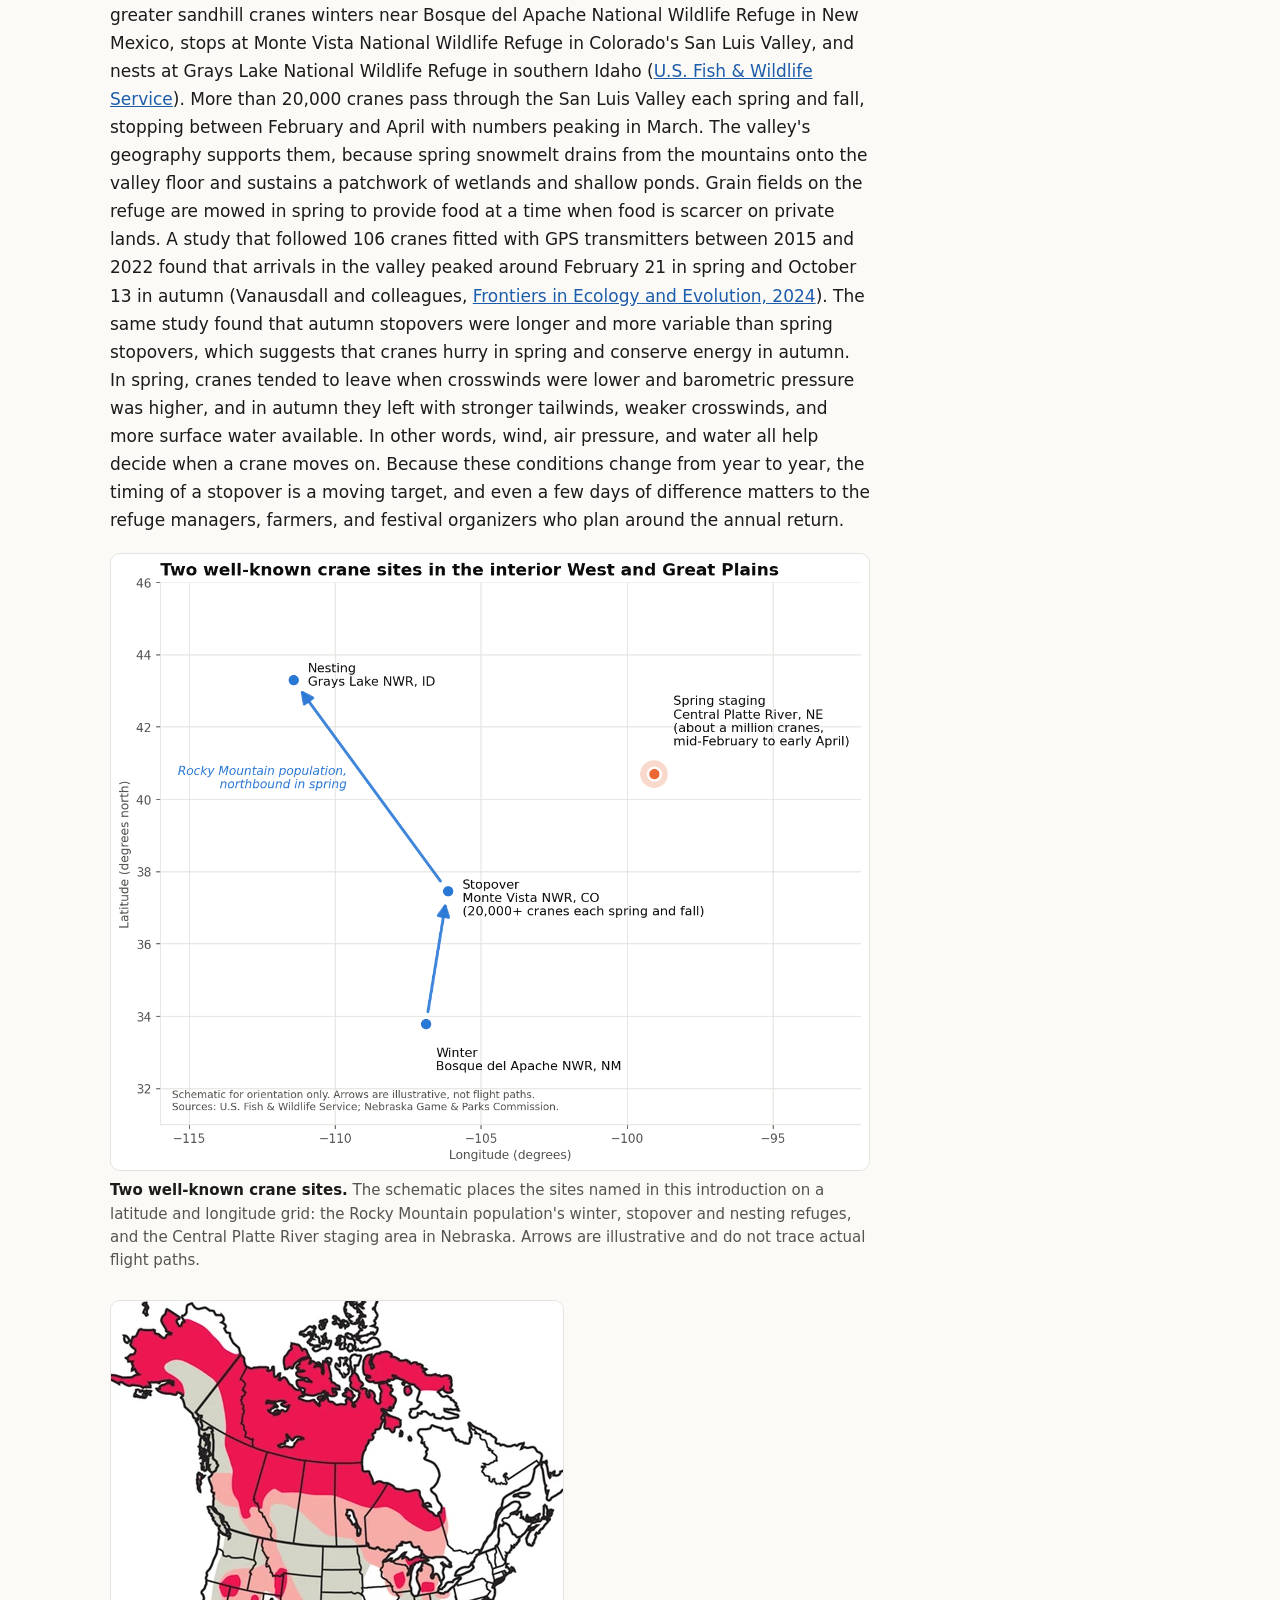
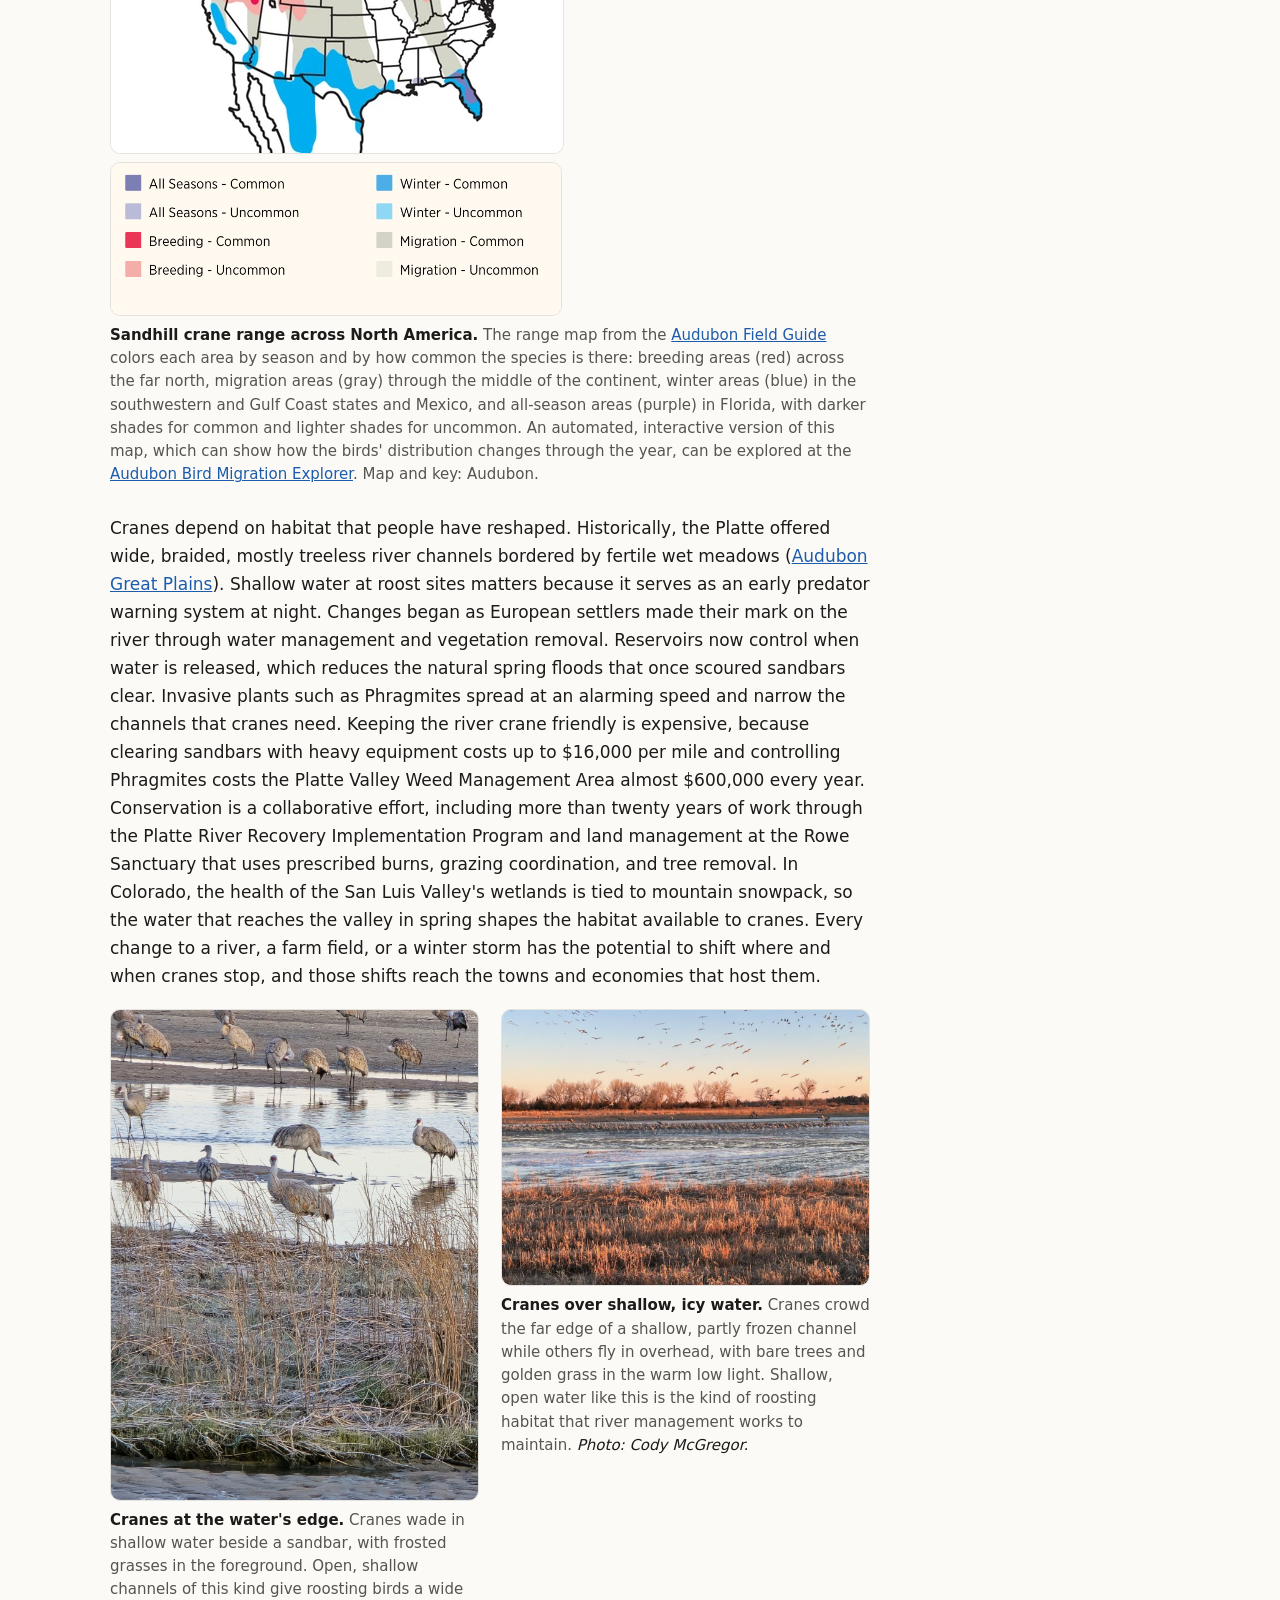
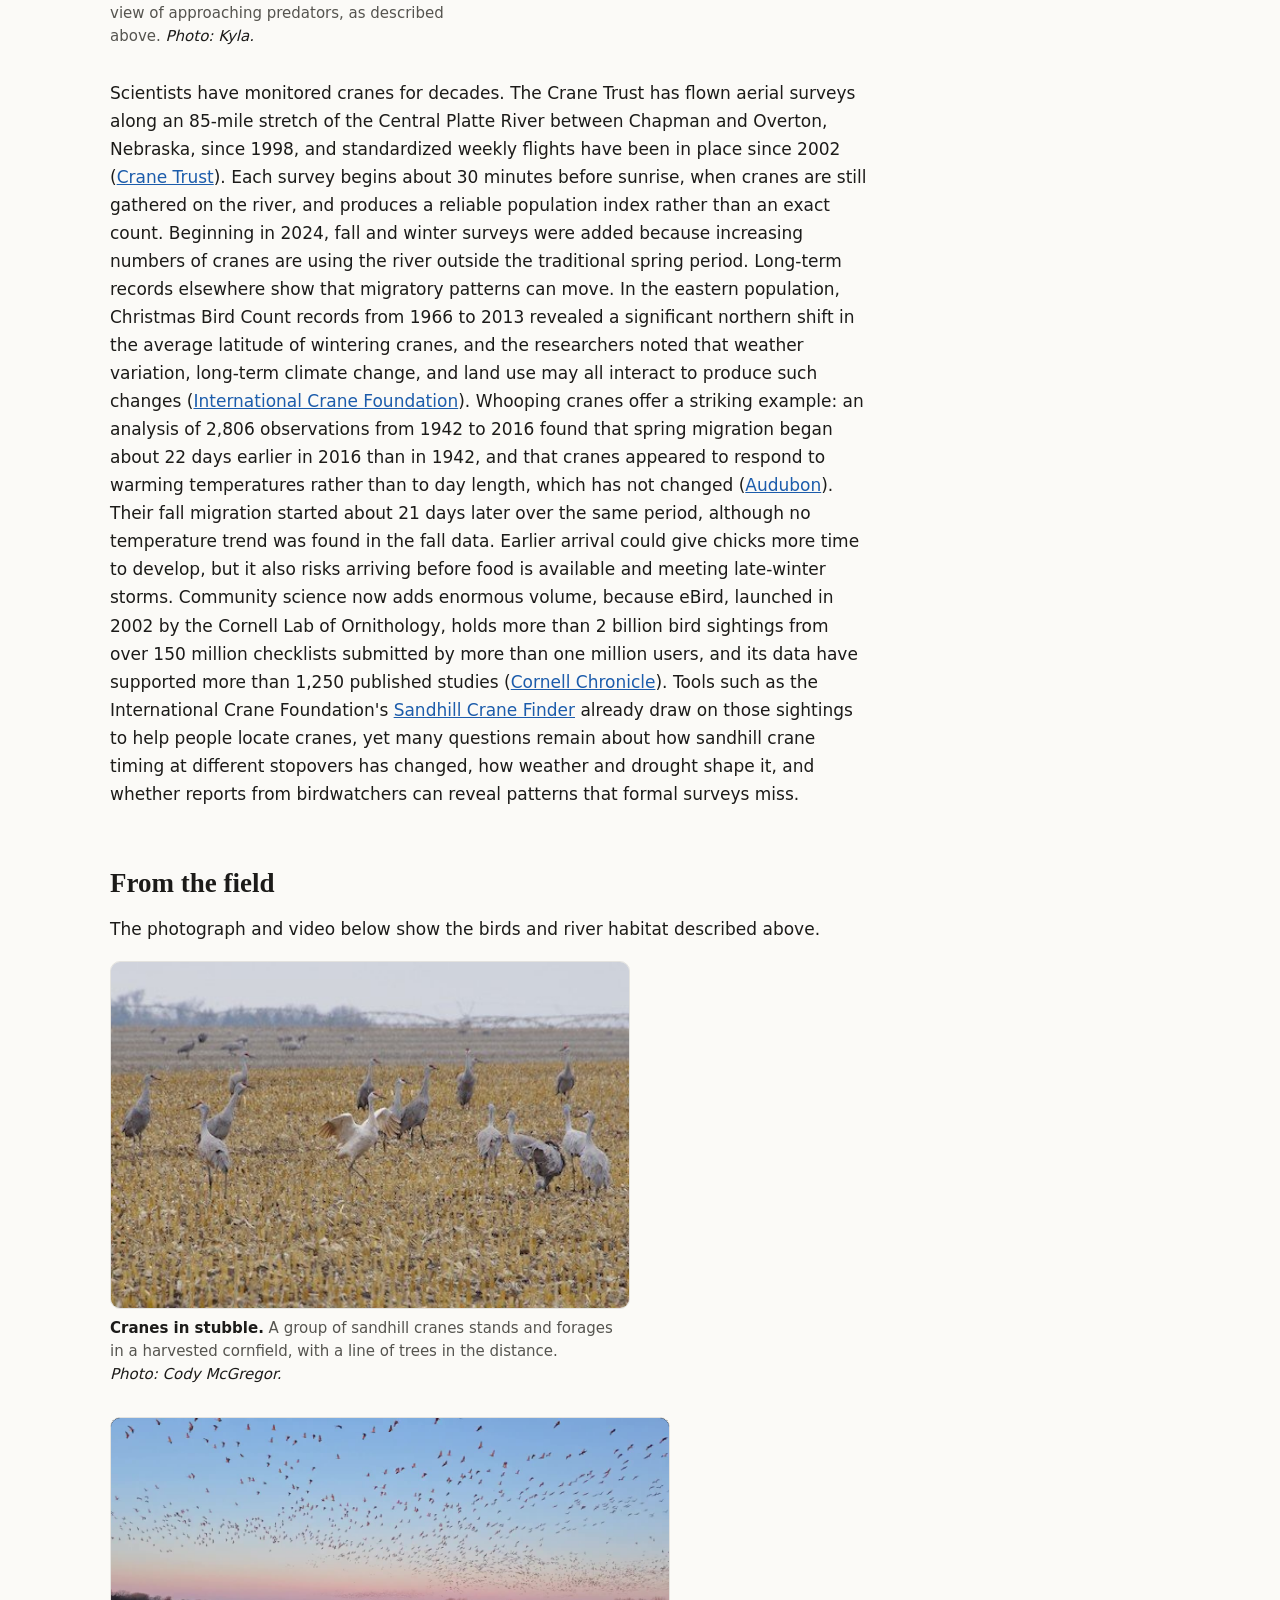
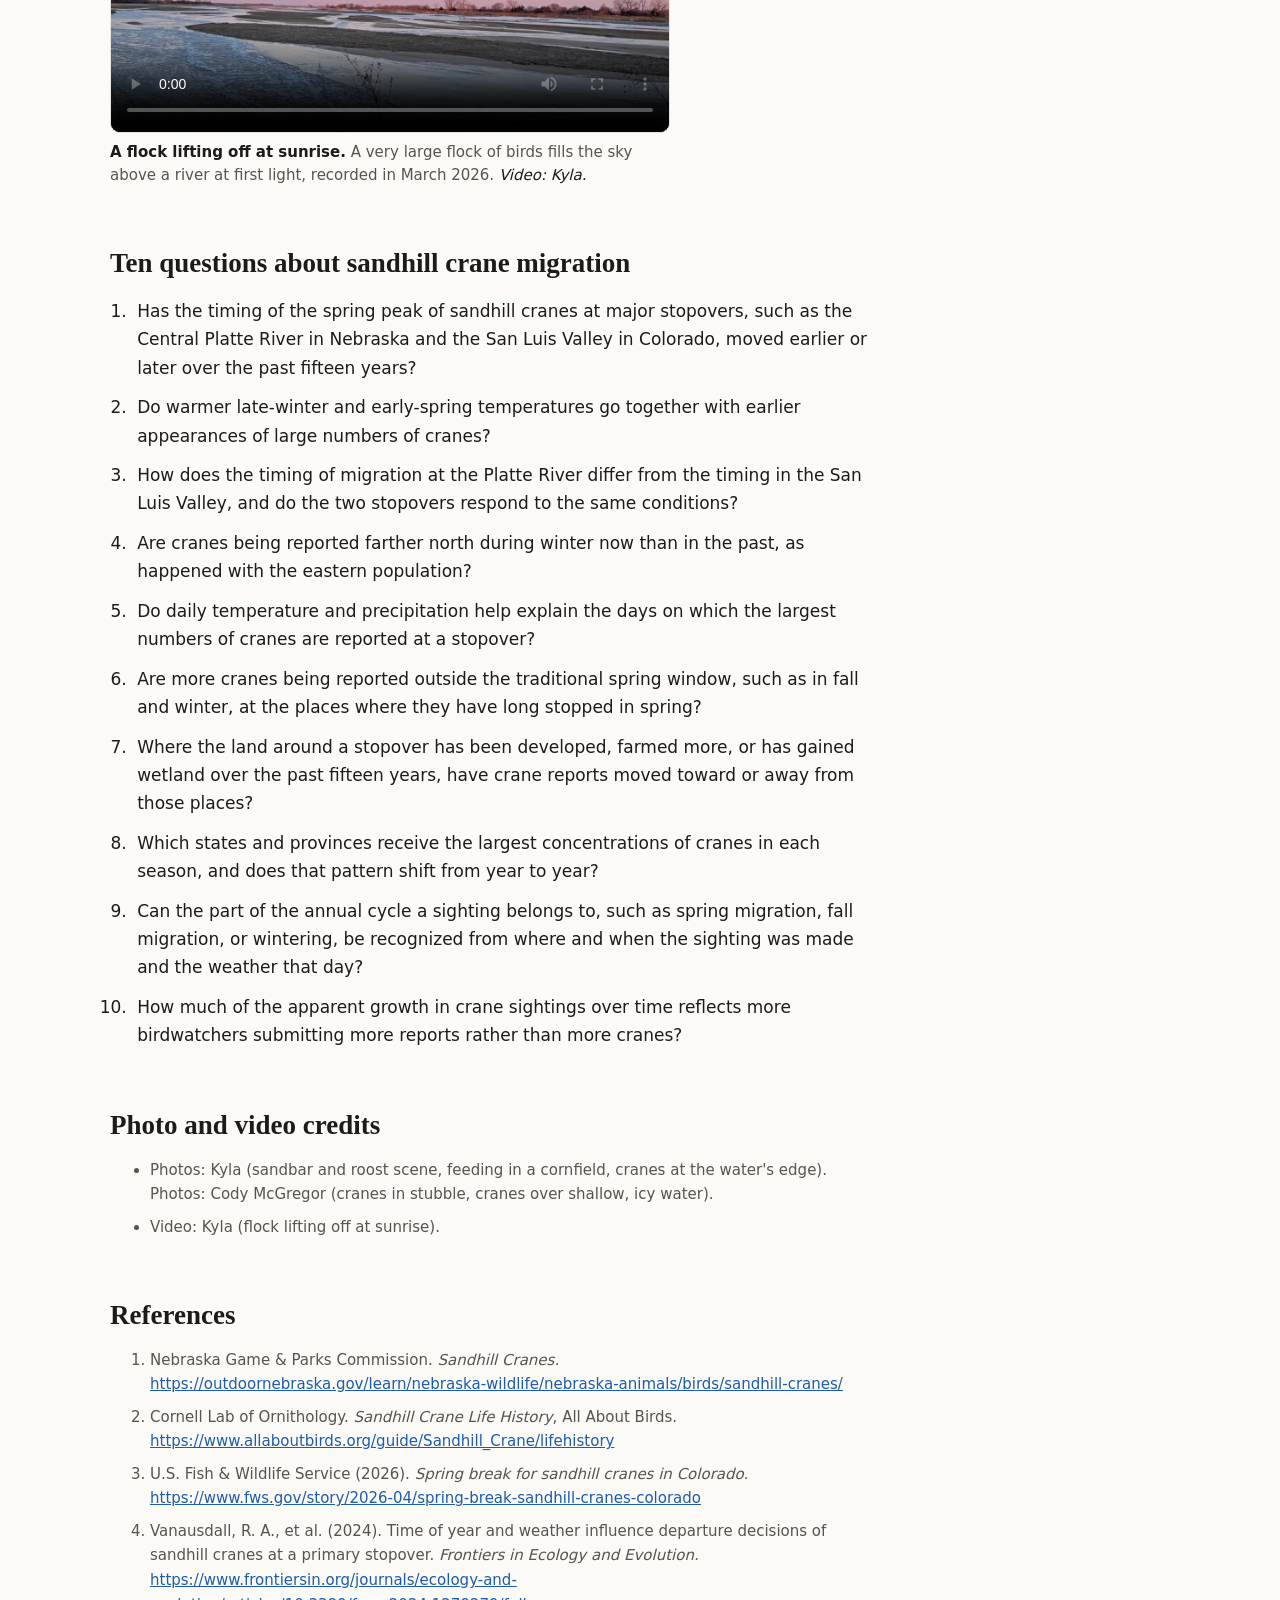
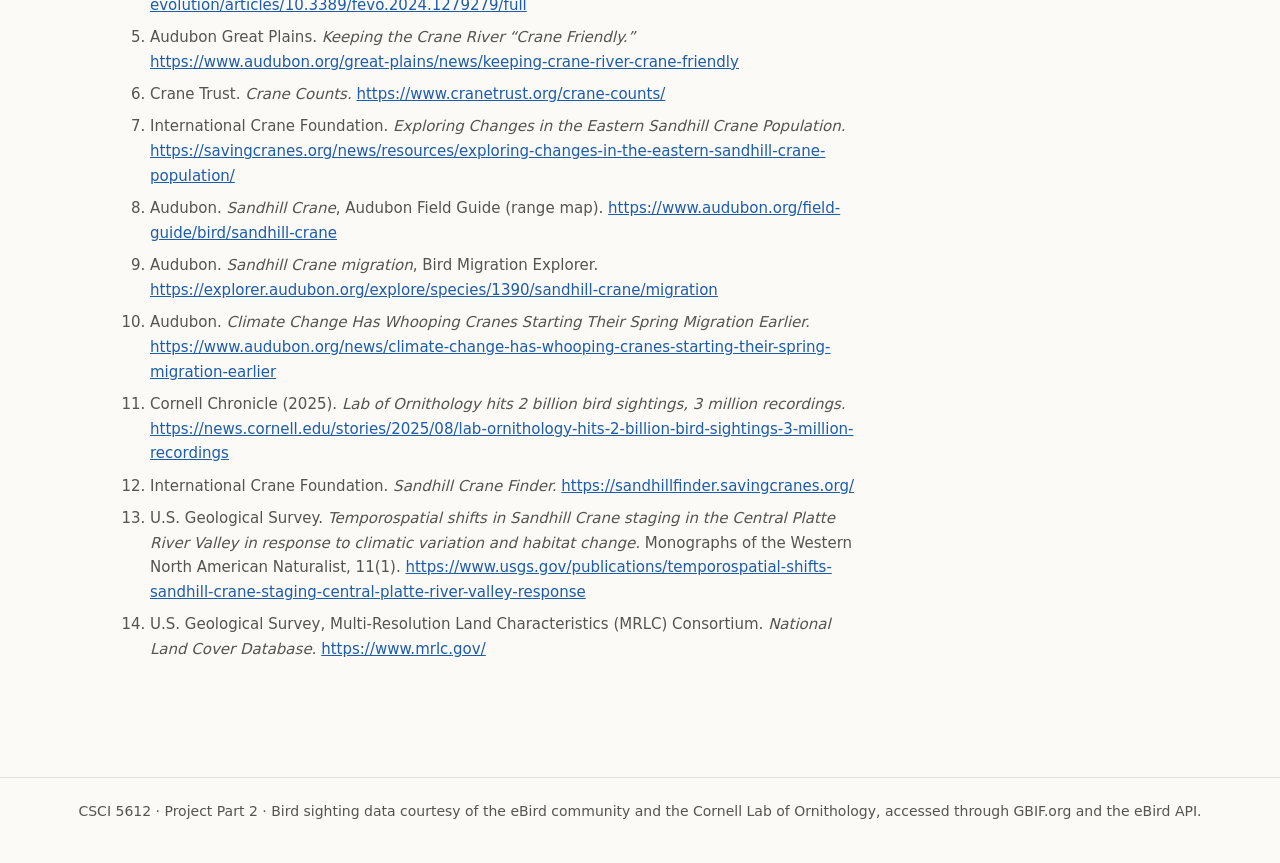
==== commit 2c3414a6: "Module 2: clustering, PCA and wording fixes" ====
--- a/index.html
+++ b/index.html
@@ -10,7 +10,7 @@
 <body>
 <a class="skip" href="#main">Skip to content</a>
 <header class="site-header">
-  <p class="kicker">CSCI 5612</p>
+  <p class="kicker">CSCI 5612 &middot; The Website Project</p>
   <h1>Sandhill Crane Migration Over Time</h1>
   <p class="sub">How the timing and routes of sandhill crane migration have changed over time</p>
 </header>
@@ -22,9 +22,10 @@
       <li><a href="pca.html">PCA</a></li>
       <li><a href="naivebayes.html">NaiveBayes</a></li>
       <li><a href="dectrees.html">DecTrees</a></li>
-      <li><a href="svms.html">SVMs</a></li>
       <li><a href="regression.html">Regression</a></li>
-      <li><a href="nn.html">NN</a></li>
+      <li><a href="adaboost.html">AdaBoost</a></li>
+      <li><a href="gradientboosting.html">GradientBoosting</a></li>
+      <li><a href="xgboost.html">XGBoost</a></li>
       <li><a href="conclusions.html">Conclusions</a></li>
       <li><a href="about.html">About Me</a></li>
   </ul>
@@ -34,17 +35,17 @@
 <div class="prose">
 <h2>Introduction</h2>
 
-<p>Every spring, about a million sandhill cranes stage along the Platte River in central Nebraska, which the Nebraska Game &amp; Parks Commission describes as the largest gatherings of cranes in the world (<a href="https://outdoornebraska.gov/learn/nebraska-wildlife/nebraska-animals/birds/sandhill-cranes/">Nebraska Game &amp; Parks Commission</a>). They start to come in mid-February and leave early to mid-April and peak in mid to late March. The river is there stopping point in the middle of their migration: at night the birds roost in shallow water about six inches deep, and during the day they feed in nearby cornfields, pastures and open grassland, typically within ten miles of the river. Corn makes up about 90 percent of the diet during the stay, and collectively the cranes eat nearly 1,600 tons of it. Sandhill cranes are also ancient birds, with fossil evidence placing them in Nebraska more than nine million years ago. Individuals have been known to live more than 25 years in the wild, and, according to the Cornell Lab of Ornithology, they mate for life and usually lay two eggs although typically only one chick survives to fledge (<a href="https://www.allaboutbirds.org/guide/Sandhill_Crane/lifehistory">All About Birds</a>). Five subspecies exist, two migratory and three non-migratory, and along the Platte roughly 80 percent of the birds are lesser sandhill cranes and the other 20 percent are greater sandhill cranes. Across the continent, Partners in Flight estimates the breeding population at 560,000, the species is rated as a low conservation concern, and its numbers increased a little over 4 percent per year between 1966 and 2019 with great conservation efforts. Not all the population have had this success, because the Mississippi subspecies is endangered and the isolated Florida population is a concern. This mixture of abundance, deep evolutionary history, and local fragility makes the sandhill crane a useful species for understanding how migratory birds respond to a changing landscape.</p>
+<p>Every spring, about a million sandhill cranes stage along the Platte River in central Nebraska, which the Nebraska Game &amp; Parks Commission describes as the largest gatherings of cranes in the world (<a href="https://outdoornebraska.gov/learn/nebraska-wildlife/nebraska-animals/birds/sandhill-cranes/">Nebraska Game &amp; Parks Commission</a>). Their numbers build from mid-February through early April and peak in mid-to-late March. The river works as a rest stop: at night the birds roost in shallow water about six inches deep, and by day they feed in nearby cornfields and meadows, typically within five miles of the river. Corn makes up about 90 percent of the diet during the stay, and collectively the cranes eat nearly 1,600 tons of it. Sandhill cranes are also ancient birds, with fossil evidence placing them in Nebraska more than nine million years ago. Individuals have been known to live more than 25 years in the wild, and, according to the Cornell Lab of Ornithology, they mate for life and usually lay two eggs although typically only one chick survives to fledge (<a href="https://www.allaboutbirds.org/guide/Sandhill_Crane/lifehistory">All About Birds</a>). Five subspecies exist, two migratory and three non-migratory, and along the Platte roughly 80 percent of the birds are lesser sandhill cranes and the remaining 20 percent are greater sandhill cranes. Across the continent, Partners in Flight estimates the breeding population at 560,000, the species is rated as a low conservation concern, and its numbers increased a little over 4 percent per year between 1966 and 2019. That success is not universal, because the Mississippi subspecies is endangered and the isolated Florida population is a concern. This mixture of abundance, deep evolutionary history, and local fragility makes the sandhill crane a useful species for understanding how migratory birds respond to a changing landscape.</p>
 
 <div class="photo-row"><figure class="photo">
   <a href="images/photos/cranes-sandbar-display.jpg"><img src="images/photos/cranes-sandbar-display.jpg" alt="Sandhill cranes standing on a sandbar and in shallow water at low sun, one with wings spread, with more cranes in the distance" loading="lazy"></a>
-  <figcaption><b>By night, shallow water.</b> Sandhill cranes gather on sandbars and in shallow channels, the kind of open water where the birds roost overnight. Cranes like to make displays for each other.  This is on the south side of the Platte River at a blind at Iain Nicolson Auduobn Center at Rowe Sanctuary in April. <span class="credit">Photo: Kyla McGregor.</span></figcaption>
+  <figcaption><b>By night, shallow water.</b> Sandhill cranes gather on sandbars and in shallow channels, the kind of open water where the birds roost overnight. One bird in the center spreads its wings in a display. <span class="credit">Photo: Kyla.</span></figcaption>
 </figure><figure class="photo">
   <a href="images/photos/cranes-feeding-cornfield.jpg"><img src="images/photos/cranes-feeding-cornfield.jpg" alt="A large flock of sandhill cranes feeding in a harvested cornfield with three birds flying in from the left" loading="lazy"></a>
-  <figcaption><b>By day, harvested cornfields.</b> Cranes feed on waste grain in a stubble field. Fields like this supply most of the corn eaten during the stay. This is a cornfield near Gibbon, Nebraska in March. <span class="credit">Photo: Kyla McGregor.</span></figcaption>
+  <figcaption><b>By day, harvested cornfields.</b> Cranes feed on waste grain in a stubble field, with a few birds in flight above the tree line. Fields like this supply most of the corn eaten during the stay. <span class="credit">Photo: Kyla.</span></figcaption>
 </figure></div>
 
-<p>Migration is not limited to the Platte. Farther west, the Rocky Mountain population of greater sandhill cranes winters near Bosque del Apache National Wildlife Refuge in New Mexico, stops at Monte Vista National Wildlife Refuge in Colorado's San Luis Valley, and nests at Grays Lake National Wildlife Refuge in southern Idaho (<a href="https://www.fws.gov/story/2026-04/spring-break-sandhill-cranes-colorado">U.S. Fish &amp; Wildlife Service</a>). More than 20,000 cranes pass through the San Luis Valley each spring and fall, stopping between February and April with numbers peaking in March. The geography in the supports them, because spring snowmelt drains from the mountains into the valley and sustains the wetlands and shallow ponds. Grain fields on the refuge are mowed in spring to provide food at a time when food is scarcer on private lands. A study that followed 106 cranes fitted with GPS transmitters between 2015 and 2022 found that arrivals in the valley peaked around February 21 in spring and October 13 in autumn (Vanausdall and colleagues, <a href="https://www.frontiersin.org/journals/ecology-and-evolution/articles/10.3389/fevo.2024.1279279/full">Frontiers in Ecology and Evolution, 2024</a>). The same study found that autumn stopovers were longer and more variable than spring stopovers, which suggests that cranes hurry in spring and conserve energy in autumn. In spring, cranes tended to leave when crosswinds were lower and barometric pressure was higher, and in autumn they left with stronger tailwinds, weaker crosswinds, and more surface water available. Wind, air pressure, and water all help decide when a crane moves on. Since the conditions are different each year the time the cranes stopover varies from year to year.</p>
+<p>Migration is not limited to the Platte. Farther west, the Rocky Mountain population of greater sandhill cranes winters near Bosque del Apache National Wildlife Refuge in New Mexico, stops at Monte Vista National Wildlife Refuge in Colorado's San Luis Valley, and nests at Grays Lake National Wildlife Refuge in southern Idaho (<a href="https://www.fws.gov/story/2026-04/spring-break-sandhill-cranes-colorado">U.S. Fish &amp; Wildlife Service</a>). More than 20,000 cranes pass through the San Luis Valley each spring and fall, stopping between February and April with numbers peaking in March. The valley's geography supports them, because spring snowmelt drains from the mountains onto the valley floor and sustains a patchwork of wetlands and shallow ponds. Grain fields on the refuge are mowed in spring to provide food at a time when food is scarcer on private lands. A study that followed 106 cranes fitted with GPS transmitters between 2015 and 2022 found that arrivals in the valley peaked around February 21 in spring and October 13 in autumn (Vanausdall and colleagues, <a href="https://www.frontiersin.org/journals/ecology-and-evolution/articles/10.3389/fevo.2024.1279279/full">Frontiers in Ecology and Evolution, 2024</a>). The same study found that autumn stopovers were longer and more variable than spring stopovers, which suggests that cranes hurry in spring and conserve energy in autumn. In spring, cranes tended to leave when crosswinds were lower and barometric pressure was higher, and in autumn they left with stronger tailwinds, weaker crosswinds, and more surface water available. In other words, wind, air pressure, and water all help decide when a crane moves on. Because these conditions change from year to year, the timing of a stopover is a moving target, and even a few days of difference matters to the refuge managers, farmers, and festival organizers who plan around the annual return.</p>
 
 <figure class="hero">
   <a href="images/intro_flyway_schematic.png"><img src="images/intro_flyway_schematic.png" alt="Schematic showing the Rocky Mountain sandhill crane population's winter, stopover and nesting sites, and the Central Platte River spring staging area"></a>
@@ -57,17 +58,17 @@
   <figcaption><b>Sandhill crane range across North America.</b> The range map from the <a href="https://www.audubon.org/field-guide/bird/sandhill-crane">Audubon Field Guide</a> colors each area by season and by how common the species is there: breeding areas (red) across the far north, migration areas (gray) through the middle of the continent, winter areas (blue) in the southwestern and Gulf Coast states and Mexico, and all-season areas (purple) in Florida, with darker shades for common and lighter shades for uncommon. An automated, interactive version of this map, which can show how the birds' distribution changes through the year, can be explored at the <a href="https://explorer.audubon.org/explore/species/1390/sandhill-crane/migration">Audubon Bird Migration Explorer</a>. Map and key: Audubon.</figcaption>
 </figure>
 
-<p>Cranes depend on habitat that people have reshaped. According to Cody Wagner of Iain Nicholson Audubon at Rowe Sanctuary, the Platte offered wide, braided, mostly treeless river channels bordered by fertile wet meadows (<a href="https://www.audubon.org/great-plains/news/keeping-crane-river-crane-friendly">Audubon Great Plains</a>). The shallow water they sleep in at night serves as an early warning system for predators. The biggest changes to the habitat came when the European settlers came through and removed the natural vegetation introduced invasive species. There are no longer natural floods to keep the vegetation down on the sandbars.  The river is highly managed by reservoir control for the release of water. Phragmites is one invasive species that spreads very quickly and narrow the channels that cranes need. Keeping the river crane friendly is expensive, because clearing sandbars with heavy equipment costs up to $16,000 per mile and controlling Phragmites costs the Platte Valley Weed Management Area almost $600,000 every year. Conservation is a collaborative effort, including more than twenty years of work through the Platte River Recovery Implementation Program and land management at the Rowe Sanctuary and The Crane Trust that uses prescribed burns, grazing coordination, and tree removal. In Colorado, the health of the San Luis Valley's wetlands is tied to mountain snowpack, the water that reaches the valley in spring shapes the habitat available to cranes. Every change to a river, a farm field, or a winter storm has the potential to shift where and when cranes stop, and those shifts affect the towns and economies that host them.</p>
+<p>Cranes depend on habitat that people have reshaped. Historically, the Platte offered wide, braided, mostly treeless river channels bordered by fertile wet meadows (<a href="https://www.audubon.org/great-plains/news/keeping-crane-river-crane-friendly">Audubon Great Plains</a>). Shallow water at roost sites matters because it serves as an early predator warning system at night. Changes began as European settlers made their mark on the river through water management and vegetation removal. Reservoirs now control when water is released, which reduces the natural spring floods that once scoured sandbars clear. Invasive plants such as Phragmites spread at an alarming speed and narrow the channels that cranes need. Keeping the river crane friendly is expensive, because clearing sandbars with heavy equipment costs up to $16,000 per mile and controlling Phragmites costs the Platte Valley Weed Management Area almost $600,000 every year. Conservation is a collaborative effort, including more than twenty years of work through the Platte River Recovery Implementation Program and land management at the Rowe Sanctuary that uses prescribed burns, grazing coordination, and tree removal. In Colorado, the health of the San Luis Valley's wetlands is tied to mountain snowpack, so the water that reaches the valley in spring shapes the habitat available to cranes. Every change to a river, a farm field, or a winter storm has the potential to shift where and when cranes stop, and those shifts reach the towns and economies that host them.</p>
 
 <div class="photo-row"><figure class="photo">
   <a href="images/photos/cranes-water-edge.jpg"><img src="images/photos/cranes-water-edge.jpg" alt="Sandhill cranes wading in shallow water next to a sandbar with frosted grasses in the foreground" loading="lazy"></a>
-  <figcaption><b>Cranes at the water&#x27;s edge.</b> Cranes wade in shallow water beside a sandbar, with frosted grasses in the foreground. Open, shallow channels of this kind give roosting birds a wide view of approaching predators at the south side of the Platte River at Iain Nicholson Audubon Center at Rowe Sanctuary in March. <span class="credit">Photo: Kyla McGregor.</span></figcaption>
+  <figcaption><b>Cranes at the water&#x27;s edge.</b> Cranes wade in shallow water beside a sandbar, with frosted grasses in the foreground. Open, shallow channels of this kind give roosting birds a wide view of approaching predators, as described above. <span class="credit">Photo: Kyla.</span></figcaption>
 </figure><figure class="photo">
   <a href="images/photos/cranes-icy-channel-mcgregor.jpg"><img src="images/photos/cranes-icy-channel-mcgregor.jpg" alt="Sandhill cranes standing along the far edge of a shallow, partly frozen channel with many more flying overhead in warm low light, bare trees behind and golden grass in the foreground" loading="lazy"></a>
-  <figcaption><b>Cranes over shallow, icy water.</b> Cranes crowd the far edge of a shallow, partly frozen channel while others fly in overhead, with bare trees and golden grass in the warm low light. Shallow, open water like this is the kind of roosting habitat that river management works to maintain in a blind on the south side of the Platte River at the Iain Nicholson Audubon Center at Rowe Sanctuary in March. <span class="credit">Photo: Cody McGregor.</span></figcaption>
+  <figcaption><b>Cranes over shallow, icy water.</b> Cranes crowd the far edge of a shallow, partly frozen channel while others fly in overhead, with bare trees and golden grass in the warm low light. Shallow, open water like this is the kind of roosting habitat that river management works to maintain. <span class="credit">Photo: Cody McGregor.</span></figcaption>
 </figure></div>
 
-<p>Scientists have monitored cranes for decades. The Crane Trust has flown aerial surveys along an 85-mile stretch of the Central Platte River between Chapman and Overton, Nebraska, since 1998, and standardized weekly flights have been in place since 2002 (<a href="https://www.cranetrust.org/crane-counts/">Crane Trust</a>). Each survey starts about 30 minutes before sunrise, when cranes are still gathered on the river, and produces a reliable population index rather than an exact count. Beginning in 2024, fall and winter surveys were added because of the increasing number of crane using it during the off season.  There has been an over wintering population near Alda, Nebraska a few times in the last few years. Long-term records elsewhere show that migratory patterns can move. In the eastern population, Christmas Bird Count records from 1966 to 2013 shows a significant northern shift in the average latitude of where cranes winter, and the researchers site weather variation, long-term climate change, and land use combined to produce such changes (<a href="https://savingcranes.org/news/resources/exploring-changes-in-the-eastern-sandhill-crane-population/">International Crane Foundation</a>). Whooping cranes are an example: an analysis of 2,806 observations between  1942 to 2016 found that spring migration began about 22 days earlier in 2016 than in 1942, and that cranes appeared to respond to warming temperatures rather than to the length of the day, which has not changed (<a href="https://www.audubon.org/news/climate-change-has-whooping-cranes-starting-their-spring-migration-earlier">Audubon</a>). The fall migration started about 21 days later over the same period, although no temperature trend was found in the fall data. Earlier arrival could give chicks more time to develop, but it also risks arriving before food is available and meeting late-winter storms. EBird by Cornell of Ornithology launched in 2002, which provides community science data.  There is more than 2 billion bird sightings from over 150 million checklists submitted by more than one million users, and its data have supported more than 1,250 published studies (<a href="https://news.cornell.edu/stories/2025/08/lab-ornithology-hits-2-billion-bird-sightings-3-million-recordings">Cornell Chronicle</a>). Tools such as the International Crane Foundation's <a href="https://sandhillfinder.savingcranes.org/">Sandhill Crane Finder</a> already draw on those sightings to help people locate cranes. Many questions still remain about how sandhill crane timing at different stopovers has changed, how weather and drought shape it, and whether reports from birdwatchers can reveal patterns that formal surveys miss.</p>
+<p>Scientists have monitored cranes for decades. The Crane Trust has flown aerial surveys along an 85-mile stretch of the Central Platte River between Chapman and Overton, Nebraska, since 1998, and standardized weekly flights have been in place since 2002 (<a href="https://www.cranetrust.org/crane-counts/">Crane Trust</a>). Each survey begins about 30 minutes before sunrise, when cranes are still gathered on the river, and produces a reliable population index rather than an exact count. Beginning in 2024, fall and winter surveys were added because increasing numbers of cranes are using the river outside the traditional spring period. Long-term records elsewhere show that migratory patterns can move. In the eastern population, Christmas Bird Count records from 1966 to 2013 revealed a significant northern shift in the average latitude of wintering cranes, and the researchers noted that weather variation, long-term climate change, and land use may all interact to produce such changes (<a href="https://savingcranes.org/news/resources/exploring-changes-in-the-eastern-sandhill-crane-population/">International Crane Foundation</a>). Whooping cranes offer a striking example: an analysis of 2,806 observations from 1942 to 2016 found that spring migration began about 22 days earlier in 2016 than in 1942, and that cranes appeared to respond to warming temperatures rather than to day length, which has not changed (<a href="https://www.audubon.org/news/climate-change-has-whooping-cranes-starting-their-spring-migration-earlier">Audubon</a>). Their fall migration started about 21 days later over the same period, although no temperature trend was found in the fall data. Earlier arrival could give chicks more time to develop, but it also risks arriving before food is available and meeting late-winter storms. Community science now adds enormous volume, because eBird, launched in 2002 by the Cornell Lab of Ornithology, holds more than 2 billion bird sightings from over 150 million checklists submitted by more than one million users, and its data have supported more than 1,250 published studies (<a href="https://news.cornell.edu/stories/2025/08/lab-ornithology-hits-2-billion-bird-sightings-3-million-recordings">Cornell Chronicle</a>). Tools such as the International Crane Foundation's <a href="https://sandhillfinder.savingcranes.org/">Sandhill Crane Finder</a> already draw on those sightings to help people locate cranes, yet many questions remain about how sandhill crane timing at different stopovers has changed, how weather and drought shape it, and whether reports from birdwatchers can reveal patterns that formal surveys miss.</p>
 
 
 <h2>From the field</h2>
@@ -75,7 +76,7 @@
 <div class="photo-row">
 <figure class="photo">
   <a href="images/photos/cranes-stubble-field-mcgregor.jpg"><img src="images/photos/cranes-stubble-field-mcgregor.jpg" alt="A group of sandhill cranes in a harvested cornfield with a line of trees in the background" loading="lazy"></a>
-  <figcaption><b>Cranes in stubble.</b> A group of sandhill cranes stands, forage and dance in a harvested cornfield near Gibbon, Nebraska in March. <span class="credit">Photo: Cody McGregor.</span></figcaption>
+  <figcaption><b>Cranes in stubble.</b> A group of sandhill cranes stands and forages in a harvested cornfield, with a line of trees in the distance. <span class="credit">Photo: Cody McGregor.</span></figcaption>
 </figure>
 </div>
 <div class="photo-row">
@@ -84,12 +85,12 @@
     <source src="media/crane-video-1.mp4" type="video/mp4">
     Video not supported in this browser. <a href="media/crane-video-1.mp4">Download the video</a>.
   </video>
-  <figcaption><b>A flock lifting off at sunrise.</b> A very large flock of birds fills the sky above a river at first light, from a blind on the south side of the Platte River in March at Iain Nicholson Audubon Center at Rowe Sanctuary. <span class="credit">Video: Kyla.</span></figcaption>
+  <figcaption><b>A flock lifting off at sunrise.</b> A very large flock of birds fills the sky above a river at first light, recorded in March 2026. <span class="credit">Video: Kyla.</span></figcaption>
 </figure>
 </div>
 
 
-<h2>Research Questions</h2>
+<h2>Ten questions about sandhill crane migration</h2>
 <ol class="questions">
   <li>Has the timing of the spring peak of sandhill cranes at major stopovers, such as the Central Platte River in Nebraska and the San Luis Valley in Colorado, moved earlier or later over the past fifteen years?</li>
   <li>Do warmer late-winter and early-spring temperatures go together with earlier appearances of large numbers of cranes?</li>
@@ -131,6 +132,6 @@
 </div>
 
 </main>
-<footer>CSCI 5612 &middot; Bird sighting data courtesy of the eBird community and the Cornell Lab of Ornithology, accessed through GBIF.org and the eBird API.</footer>
+<footer>CSCI 5612 &middot; Project Part 2 &middot; Bird sighting data courtesy of the eBird community and the Cornell Lab of Ornithology, accessed through GBIF.org and the eBird API.</footer>
 </body>
 </html>
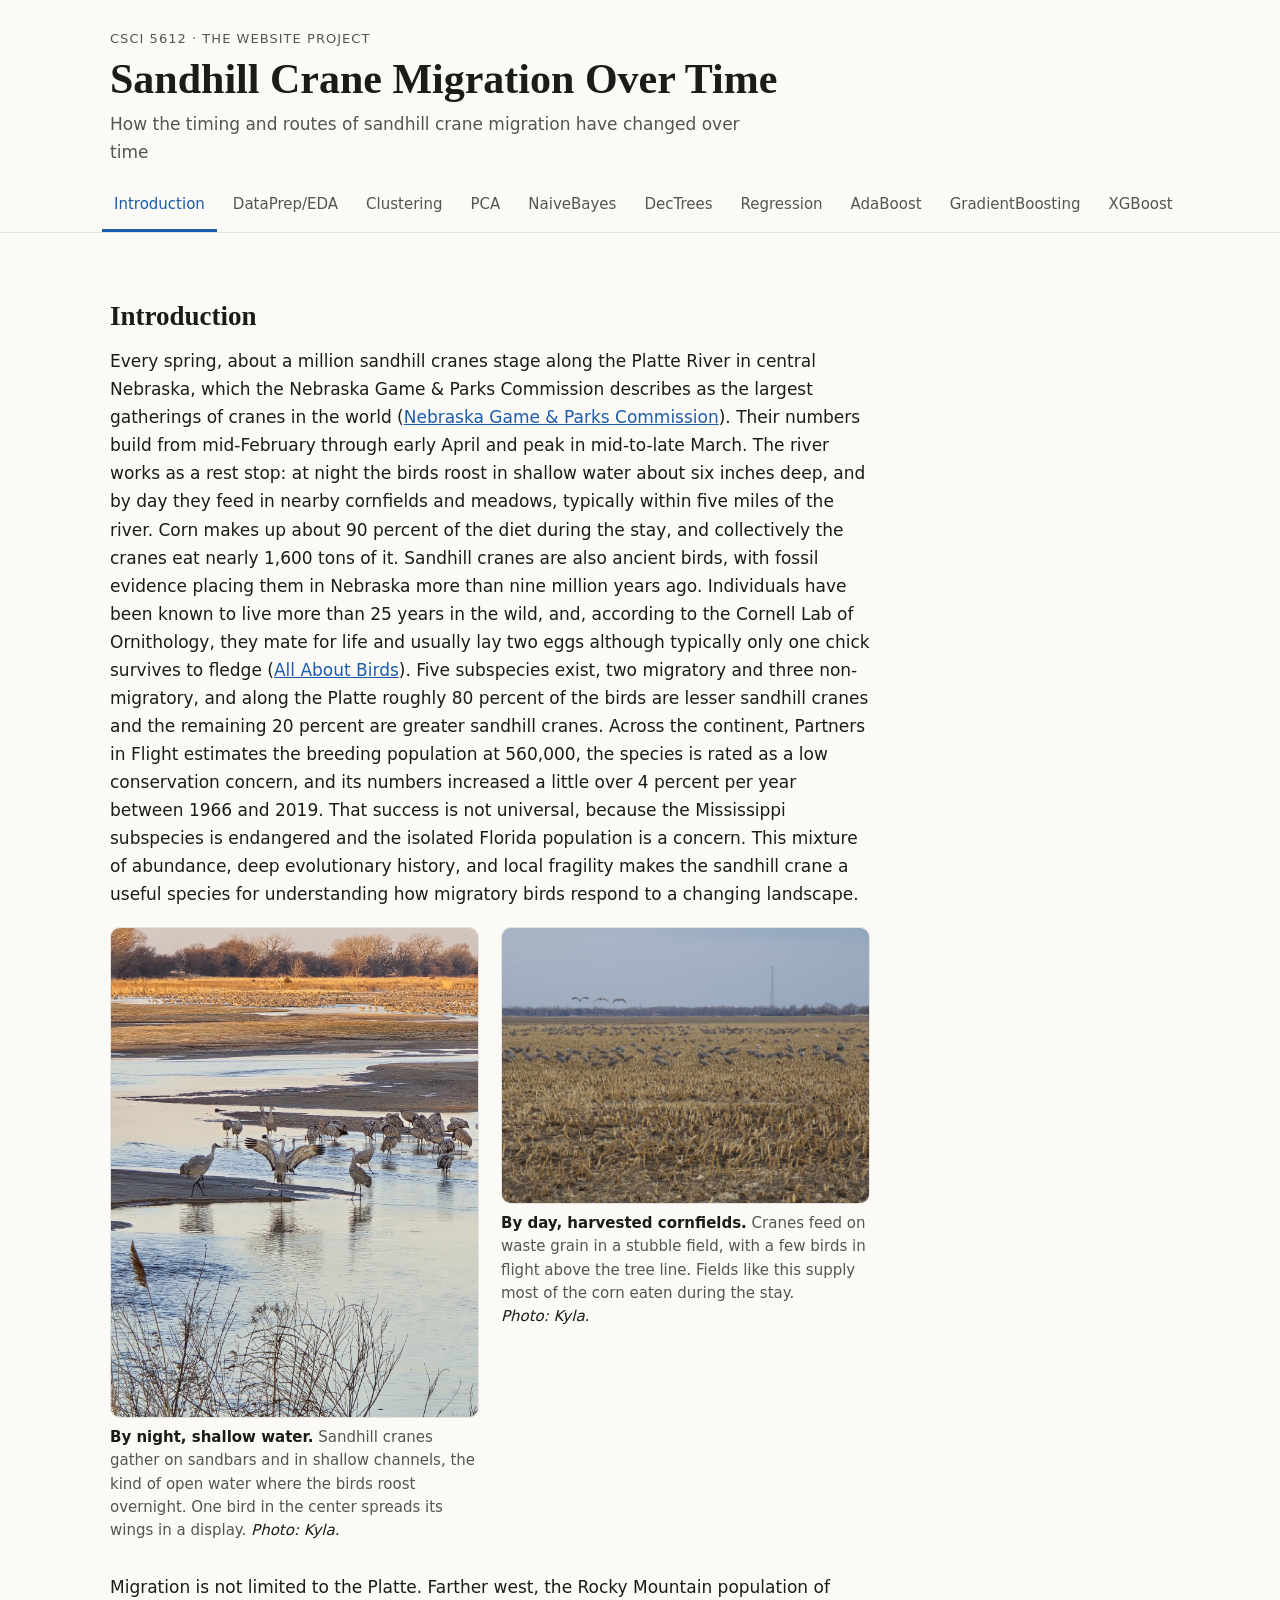
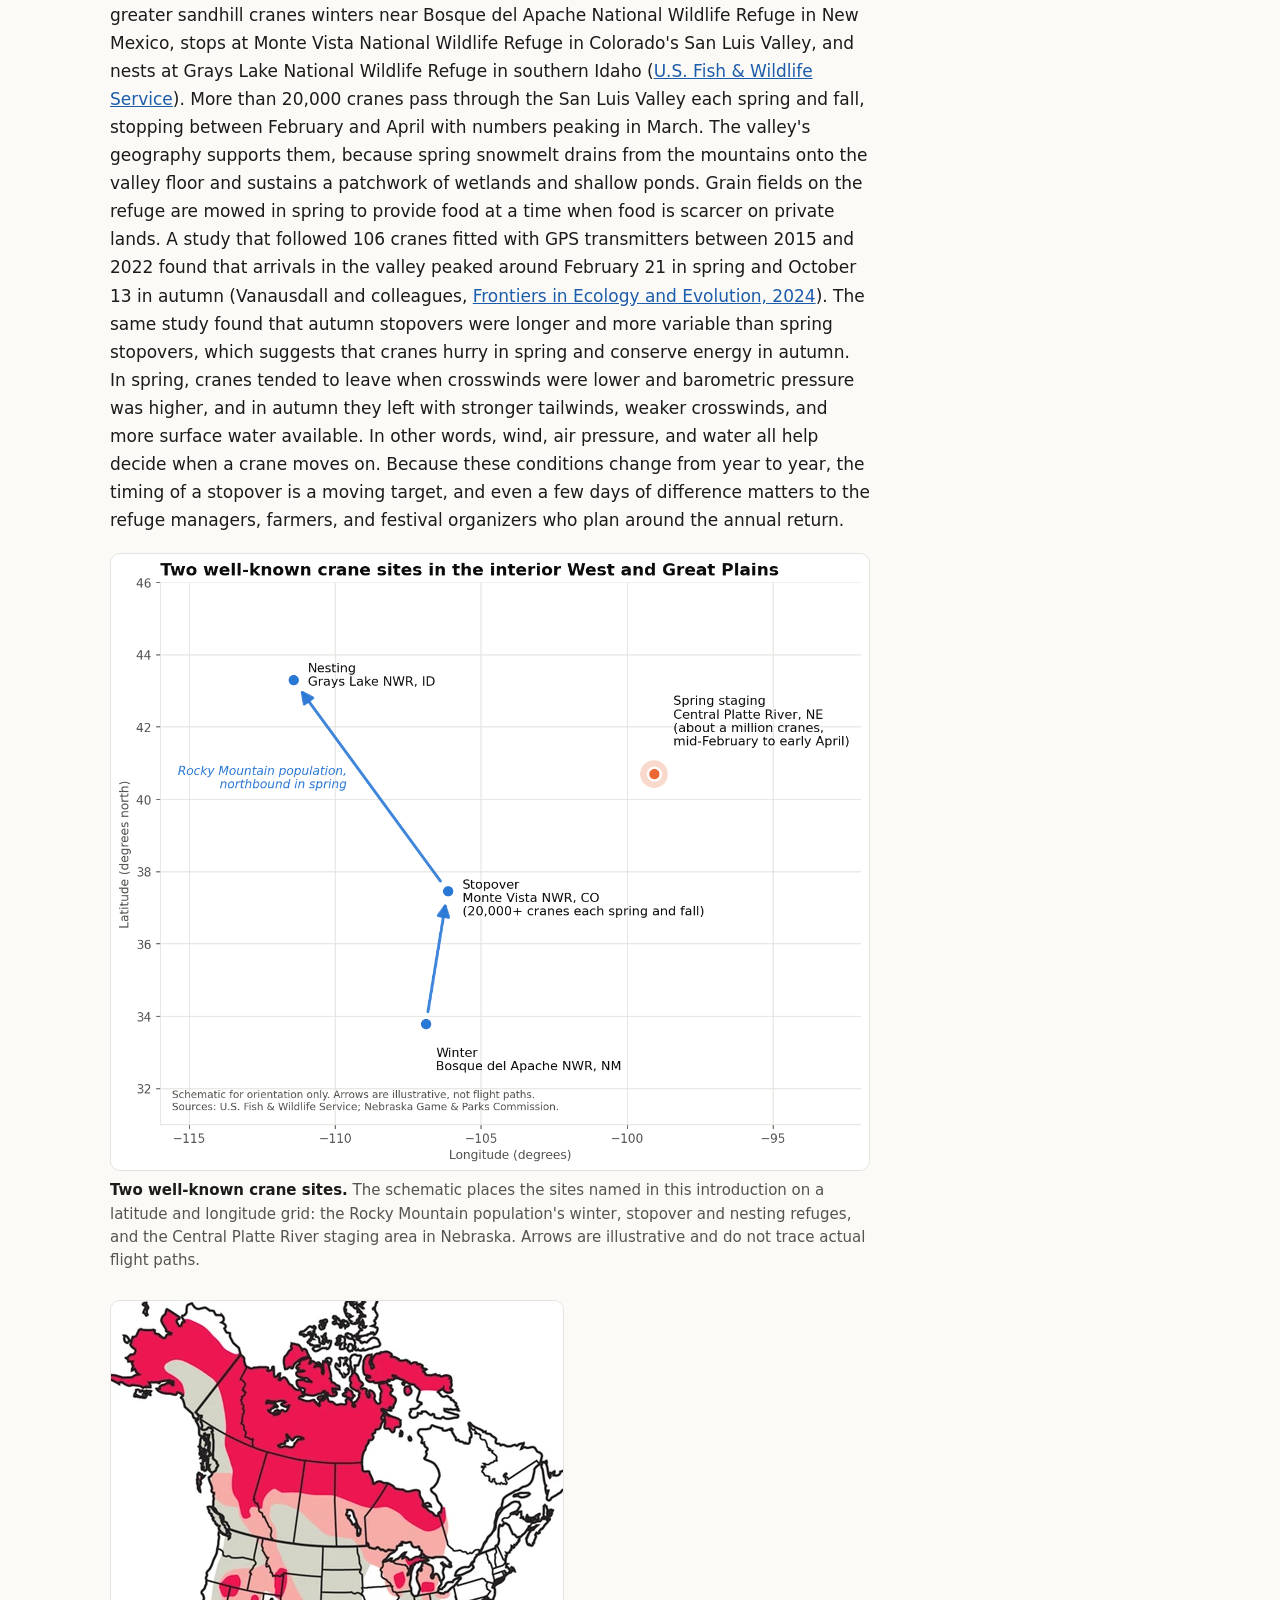
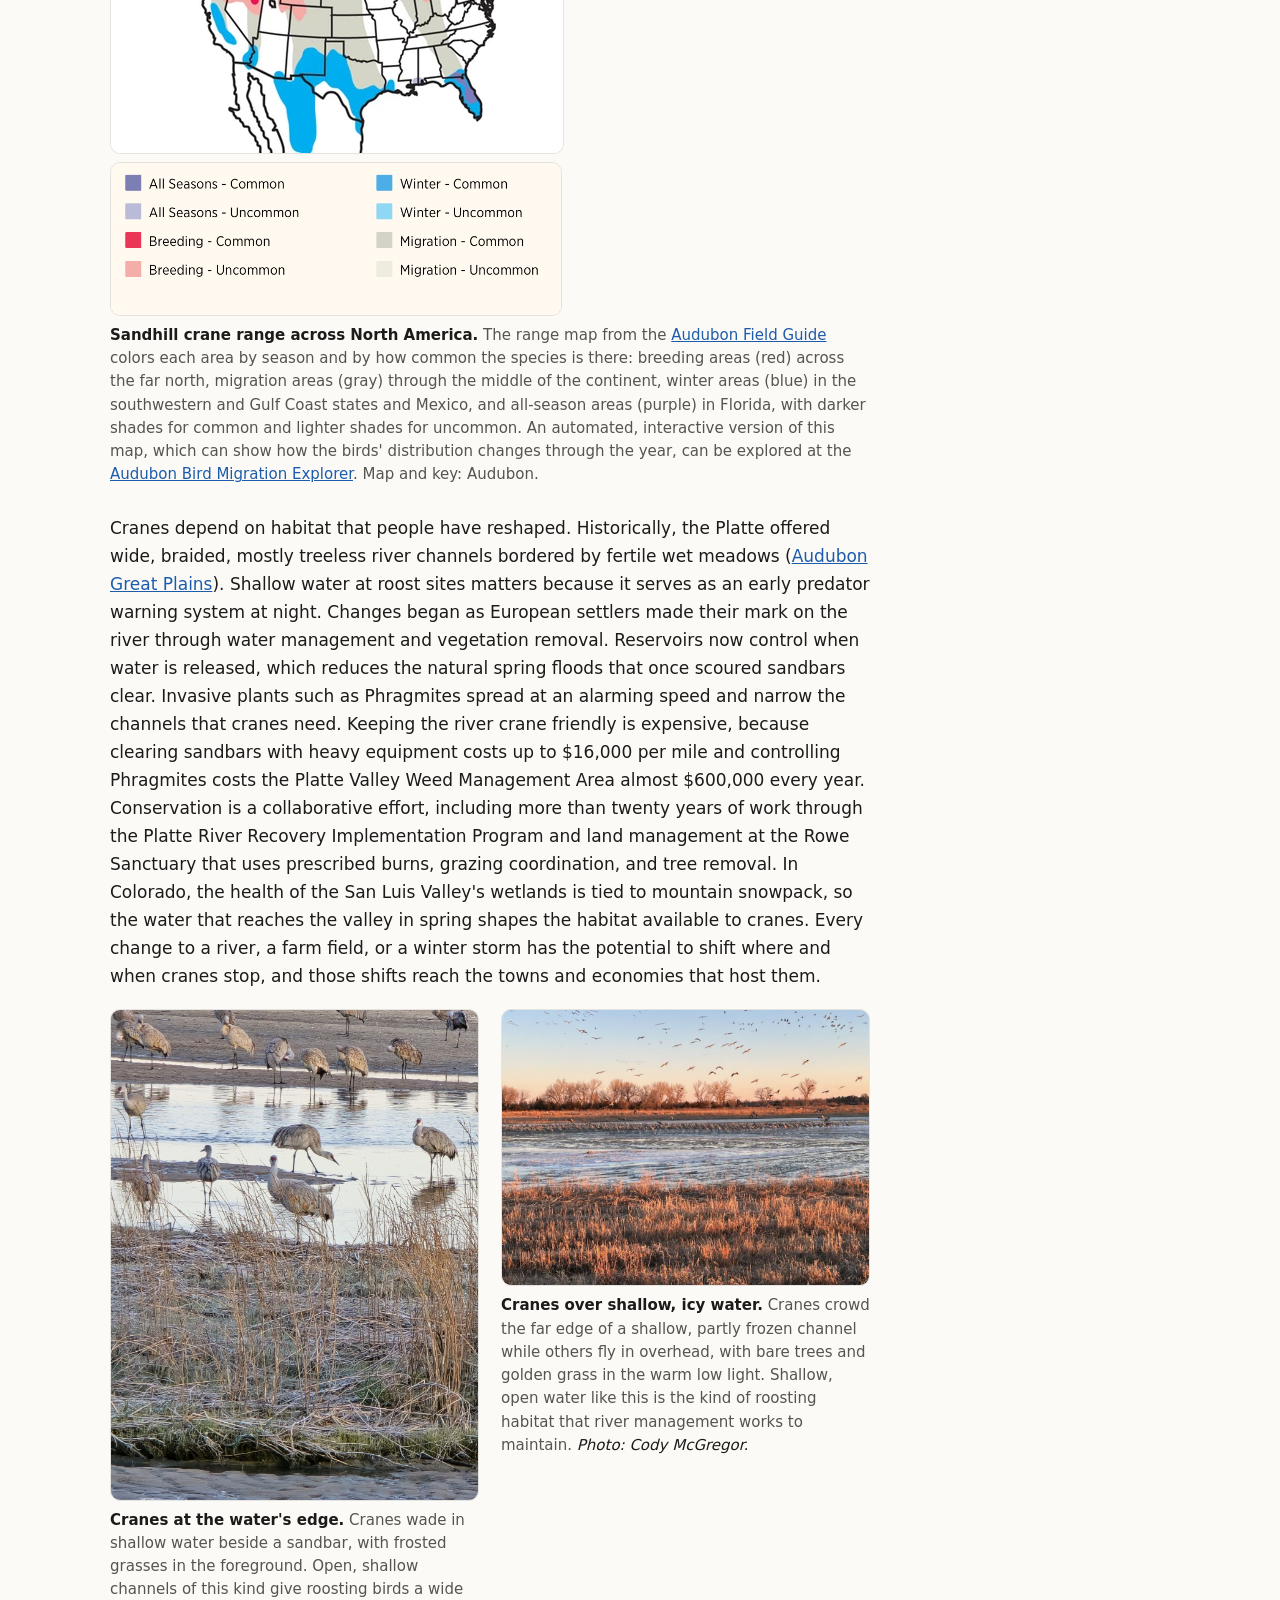
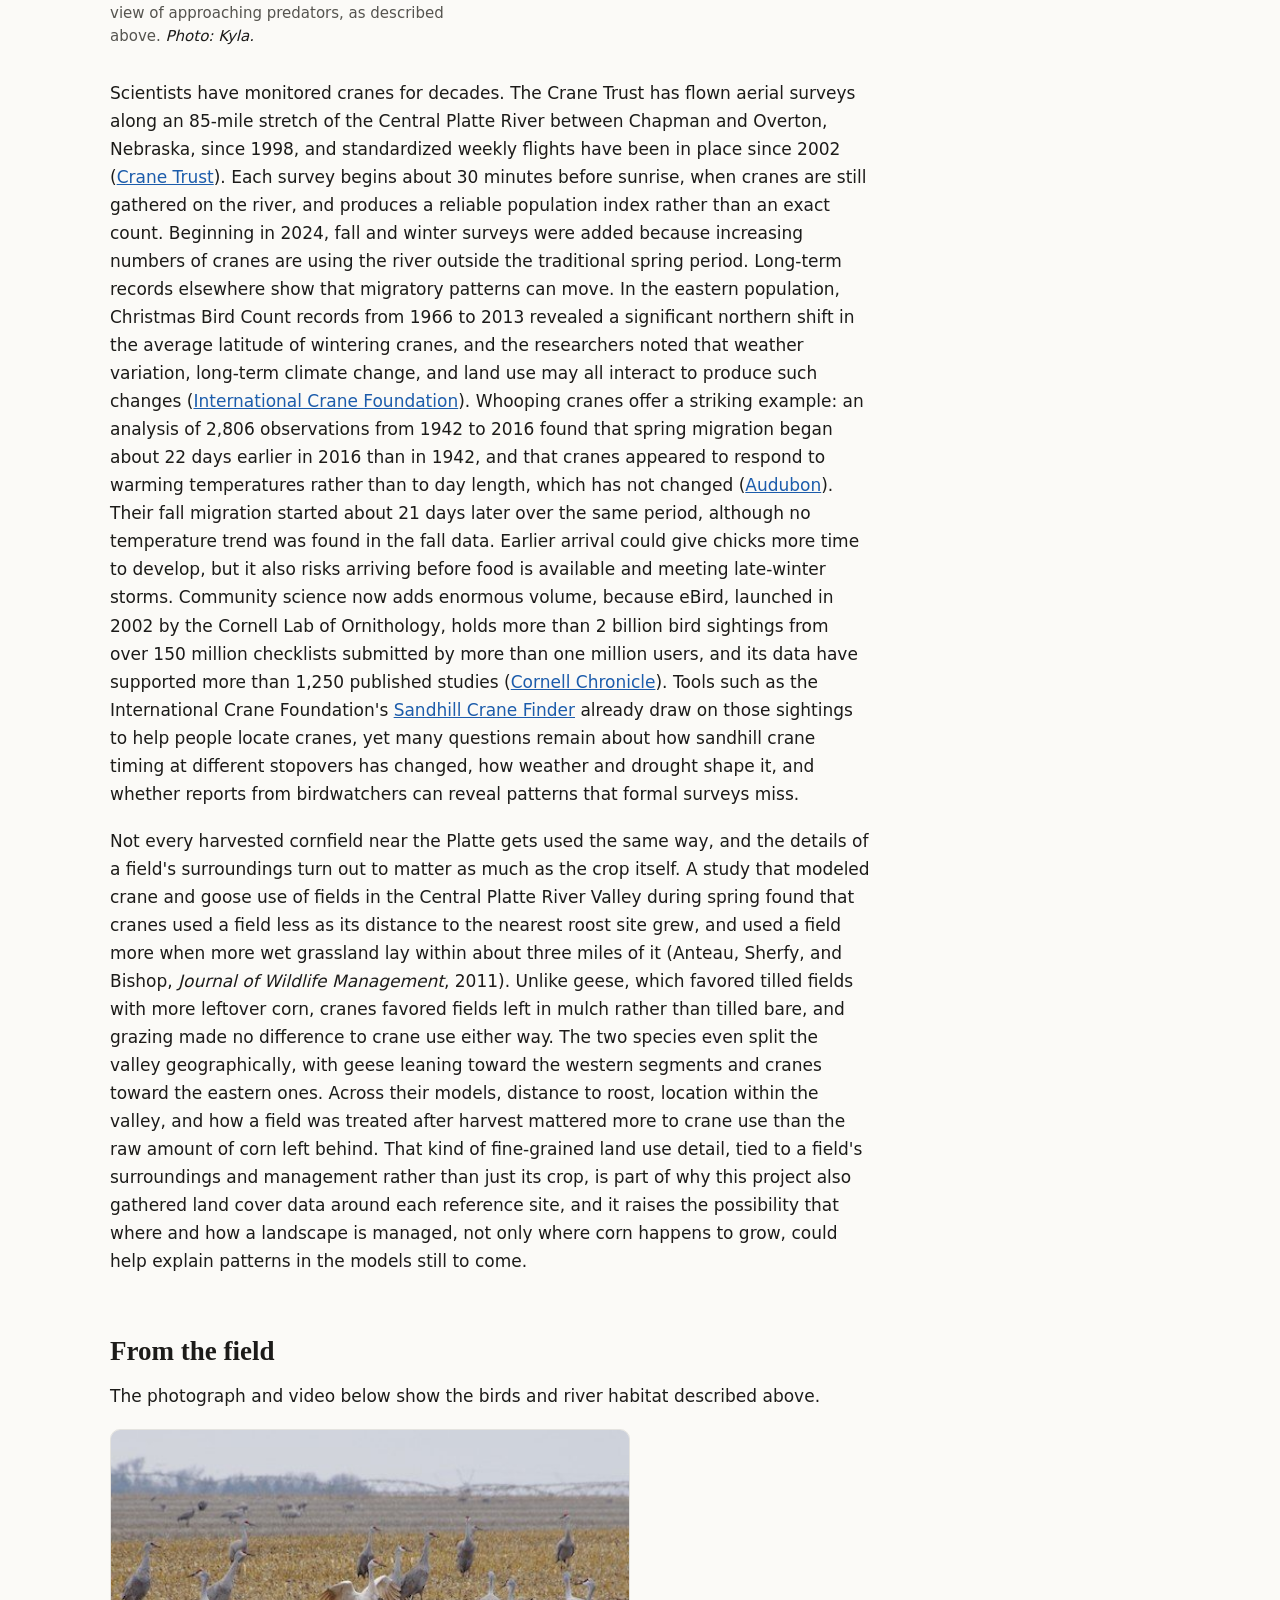
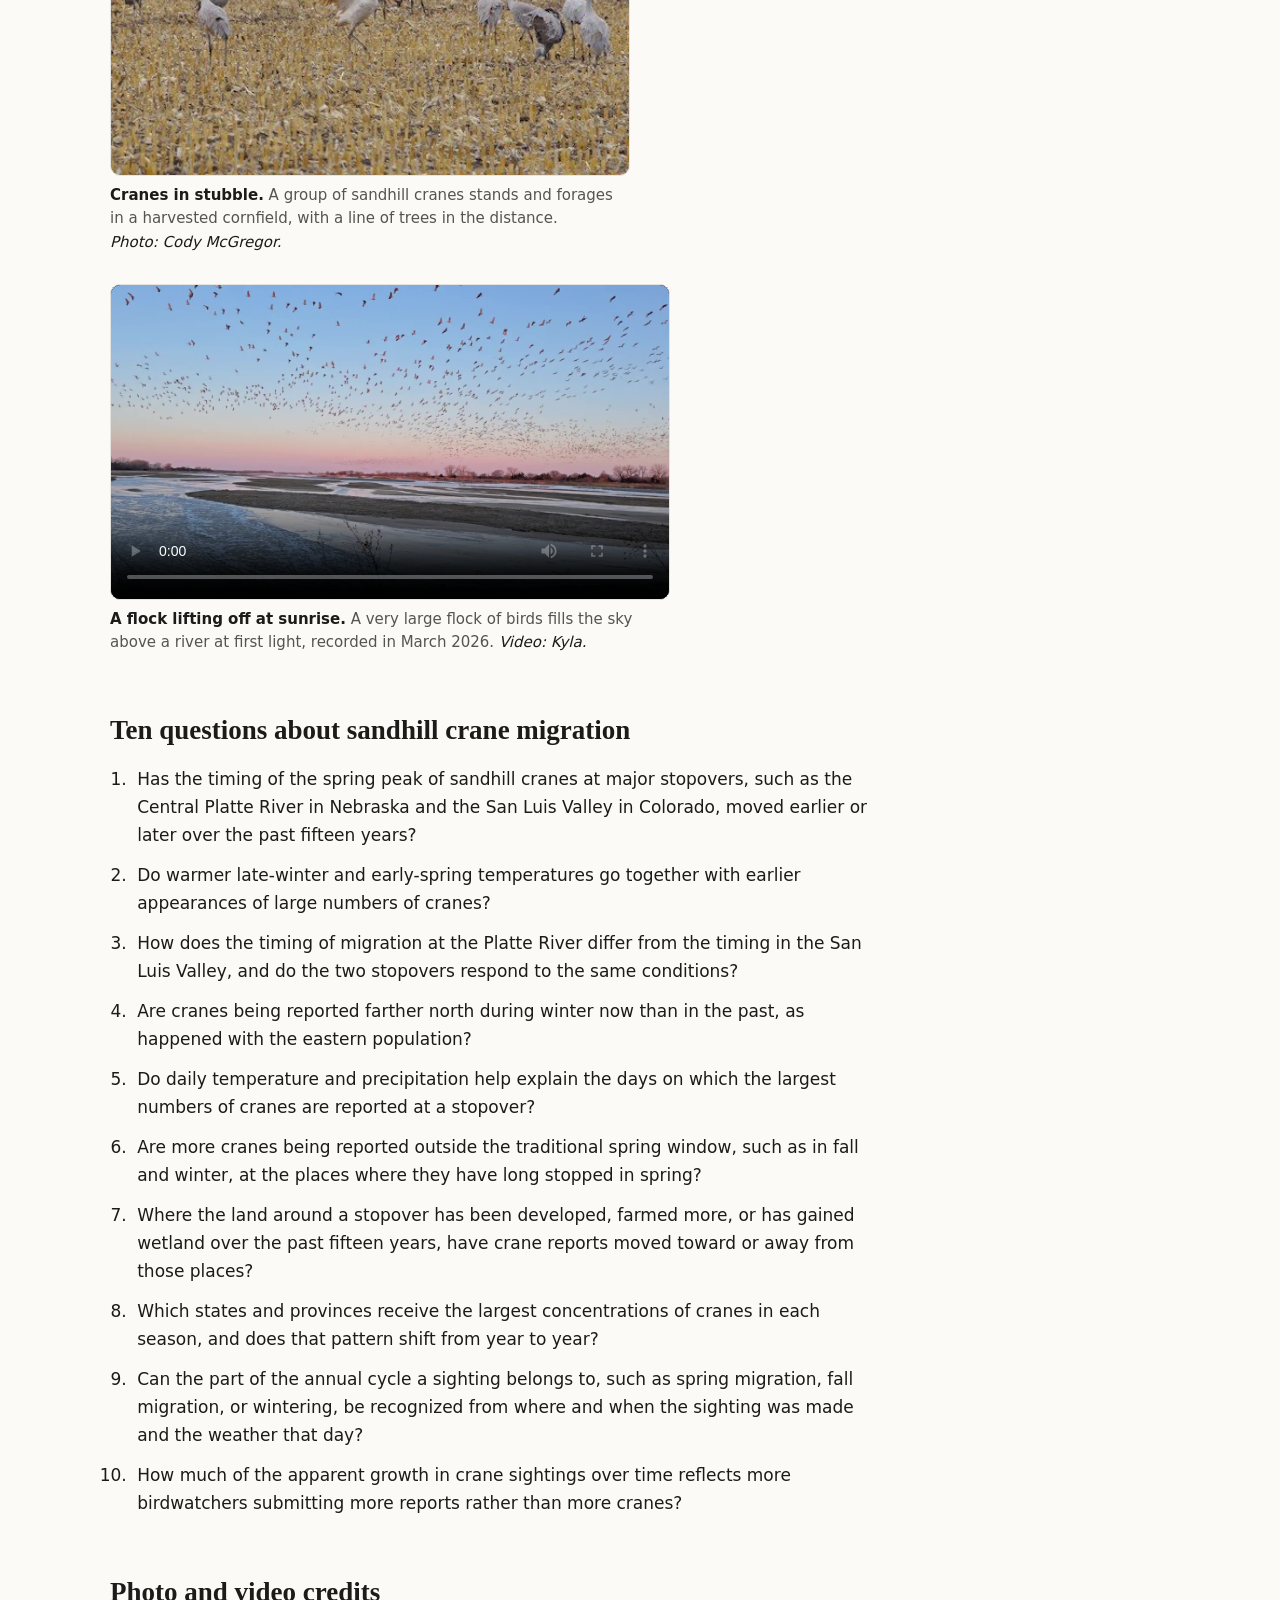
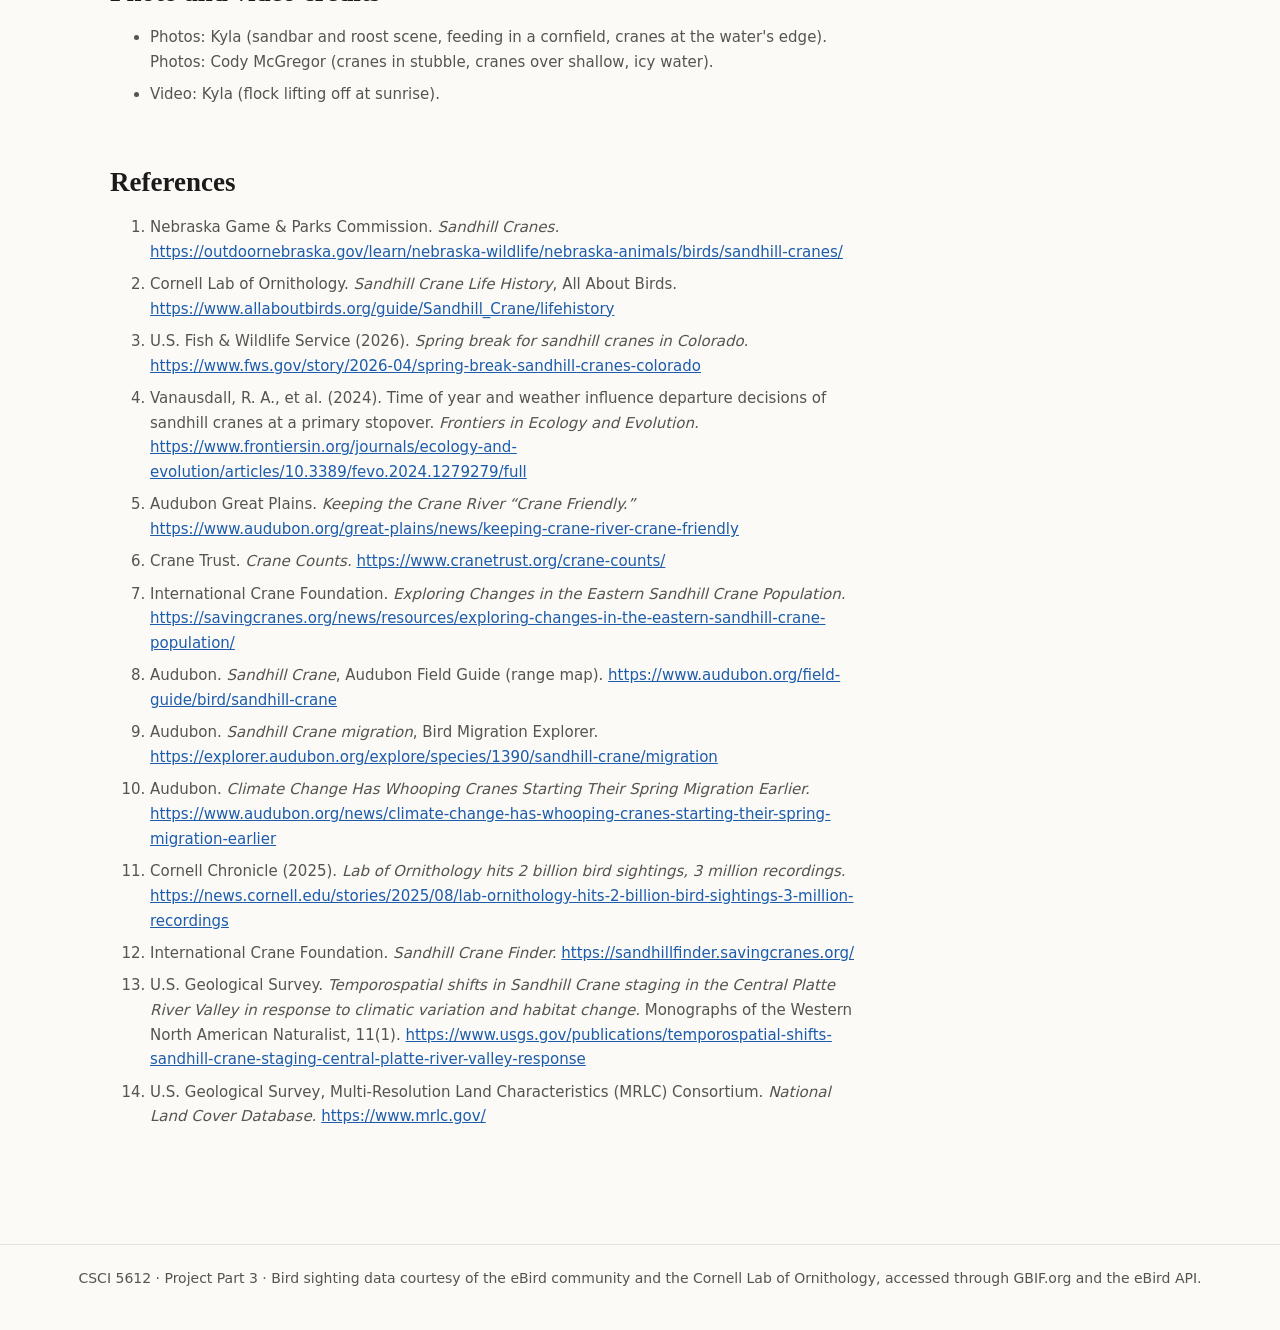
==== commit 14e9f58f: "Add Naive Bayes and Decision Trees (Module 3 Part 3)" ====
--- a/index.html
+++ b/index.html
@@ -70,6 +70,8 @@
 
 <p>Scientists have monitored cranes for decades. The Crane Trust has flown aerial surveys along an 85-mile stretch of the Central Platte River between Chapman and Overton, Nebraska, since 1998, and standardized weekly flights have been in place since 2002 (<a href="https://www.cranetrust.org/crane-counts/">Crane Trust</a>). Each survey begins about 30 minutes before sunrise, when cranes are still gathered on the river, and produces a reliable population index rather than an exact count. Beginning in 2024, fall and winter surveys were added because increasing numbers of cranes are using the river outside the traditional spring period. Long-term records elsewhere show that migratory patterns can move. In the eastern population, Christmas Bird Count records from 1966 to 2013 revealed a significant northern shift in the average latitude of wintering cranes, and the researchers noted that weather variation, long-term climate change, and land use may all interact to produce such changes (<a href="https://savingcranes.org/news/resources/exploring-changes-in-the-eastern-sandhill-crane-population/">International Crane Foundation</a>). Whooping cranes offer a striking example: an analysis of 2,806 observations from 1942 to 2016 found that spring migration began about 22 days earlier in 2016 than in 1942, and that cranes appeared to respond to warming temperatures rather than to day length, which has not changed (<a href="https://www.audubon.org/news/climate-change-has-whooping-cranes-starting-their-spring-migration-earlier">Audubon</a>). Their fall migration started about 21 days later over the same period, although no temperature trend was found in the fall data. Earlier arrival could give chicks more time to develop, but it also risks arriving before food is available and meeting late-winter storms. Community science now adds enormous volume, because eBird, launched in 2002 by the Cornell Lab of Ornithology, holds more than 2 billion bird sightings from over 150 million checklists submitted by more than one million users, and its data have supported more than 1,250 published studies (<a href="https://news.cornell.edu/stories/2025/08/lab-ornithology-hits-2-billion-bird-sightings-3-million-recordings">Cornell Chronicle</a>). Tools such as the International Crane Foundation's <a href="https://sandhillfinder.savingcranes.org/">Sandhill Crane Finder</a> already draw on those sightings to help people locate cranes, yet many questions remain about how sandhill crane timing at different stopovers has changed, how weather and drought shape it, and whether reports from birdwatchers can reveal patterns that formal surveys miss.</p>
 
+<p>Not every harvested cornfield near the Platte gets used the same way, and the details of a field's surroundings turn out to matter as much as the crop itself. A study that modeled crane and goose use of fields in the Central Platte River Valley during spring found that cranes used a field less as its distance to the nearest roost site grew, and used a field more when more wet grassland lay within about three miles of it (Anteau, Sherfy, and Bishop, <i>Journal of Wildlife Management</i>, 2011). Unlike geese, which favored tilled fields with more leftover corn, cranes favored fields left in mulch rather than tilled bare, and grazing made no difference to crane use either way. The two species even split the valley geographically, with geese leaning toward the western segments and cranes toward the eastern ones. Across their models, distance to roost, location within the valley, and how a field was treated after harvest mattered more to crane use than the raw amount of corn left behind. That kind of fine-grained land use detail, tied to a field's surroundings and management rather than just its crop, is part of why this project also gathered land cover data around each reference site, and it raises the possibility that where and how a landscape is managed, not only where corn happens to grow, could help explain patterns in the models still to come.</p>
+
 
 <h2>From the field</h2>
 <p>The photograph and video below show the birds and river habitat described above.</p>
@@ -132,6 +134,6 @@
 </div>
 
 </main>
-<footer>CSCI 5612 &middot; Project Part 2 &middot; Bird sighting data courtesy of the eBird community and the Cornell Lab of Ornithology, accessed through GBIF.org and the eBird API.</footer>
+<footer>CSCI 5612 &middot; Project Part 3 &middot; Bird sighting data courtesy of the eBird community and the Cornell Lab of Ornithology, accessed through GBIF.org and the eBird API.</footer>
 </body>
 </html>
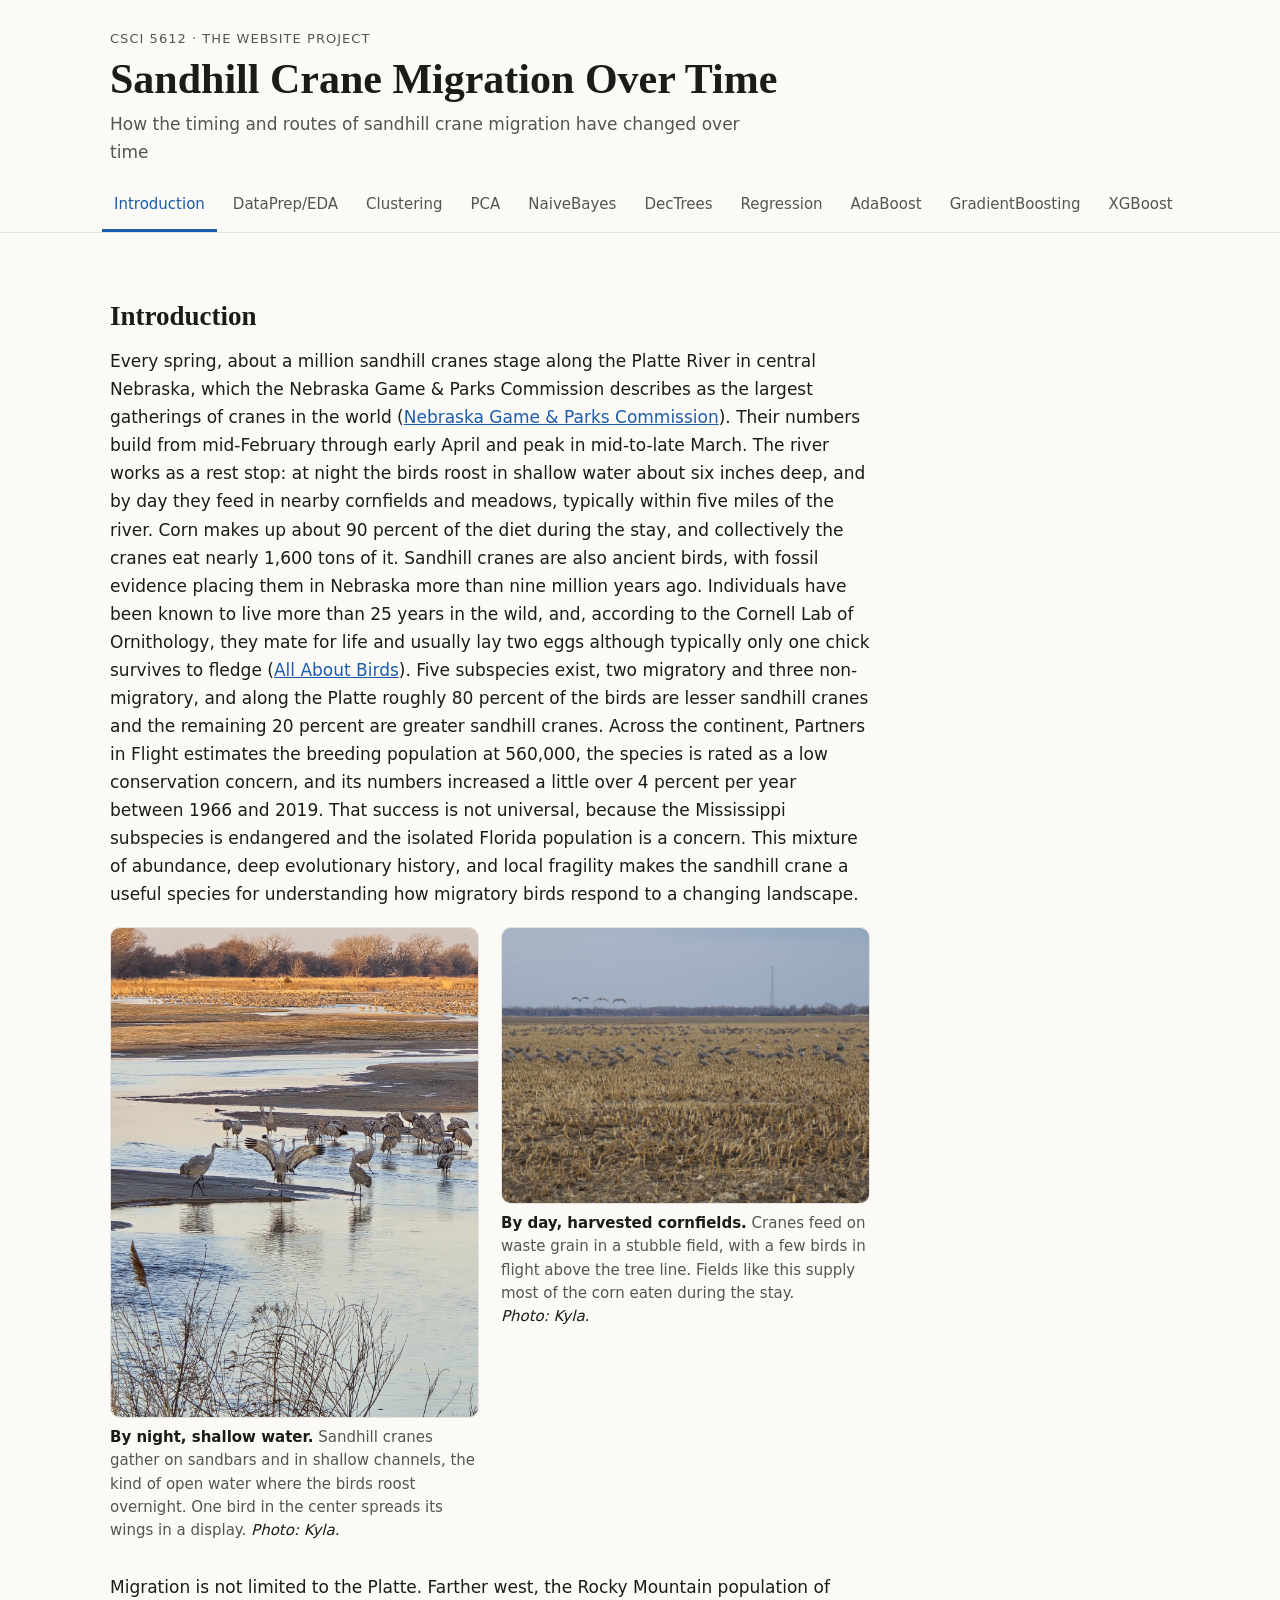
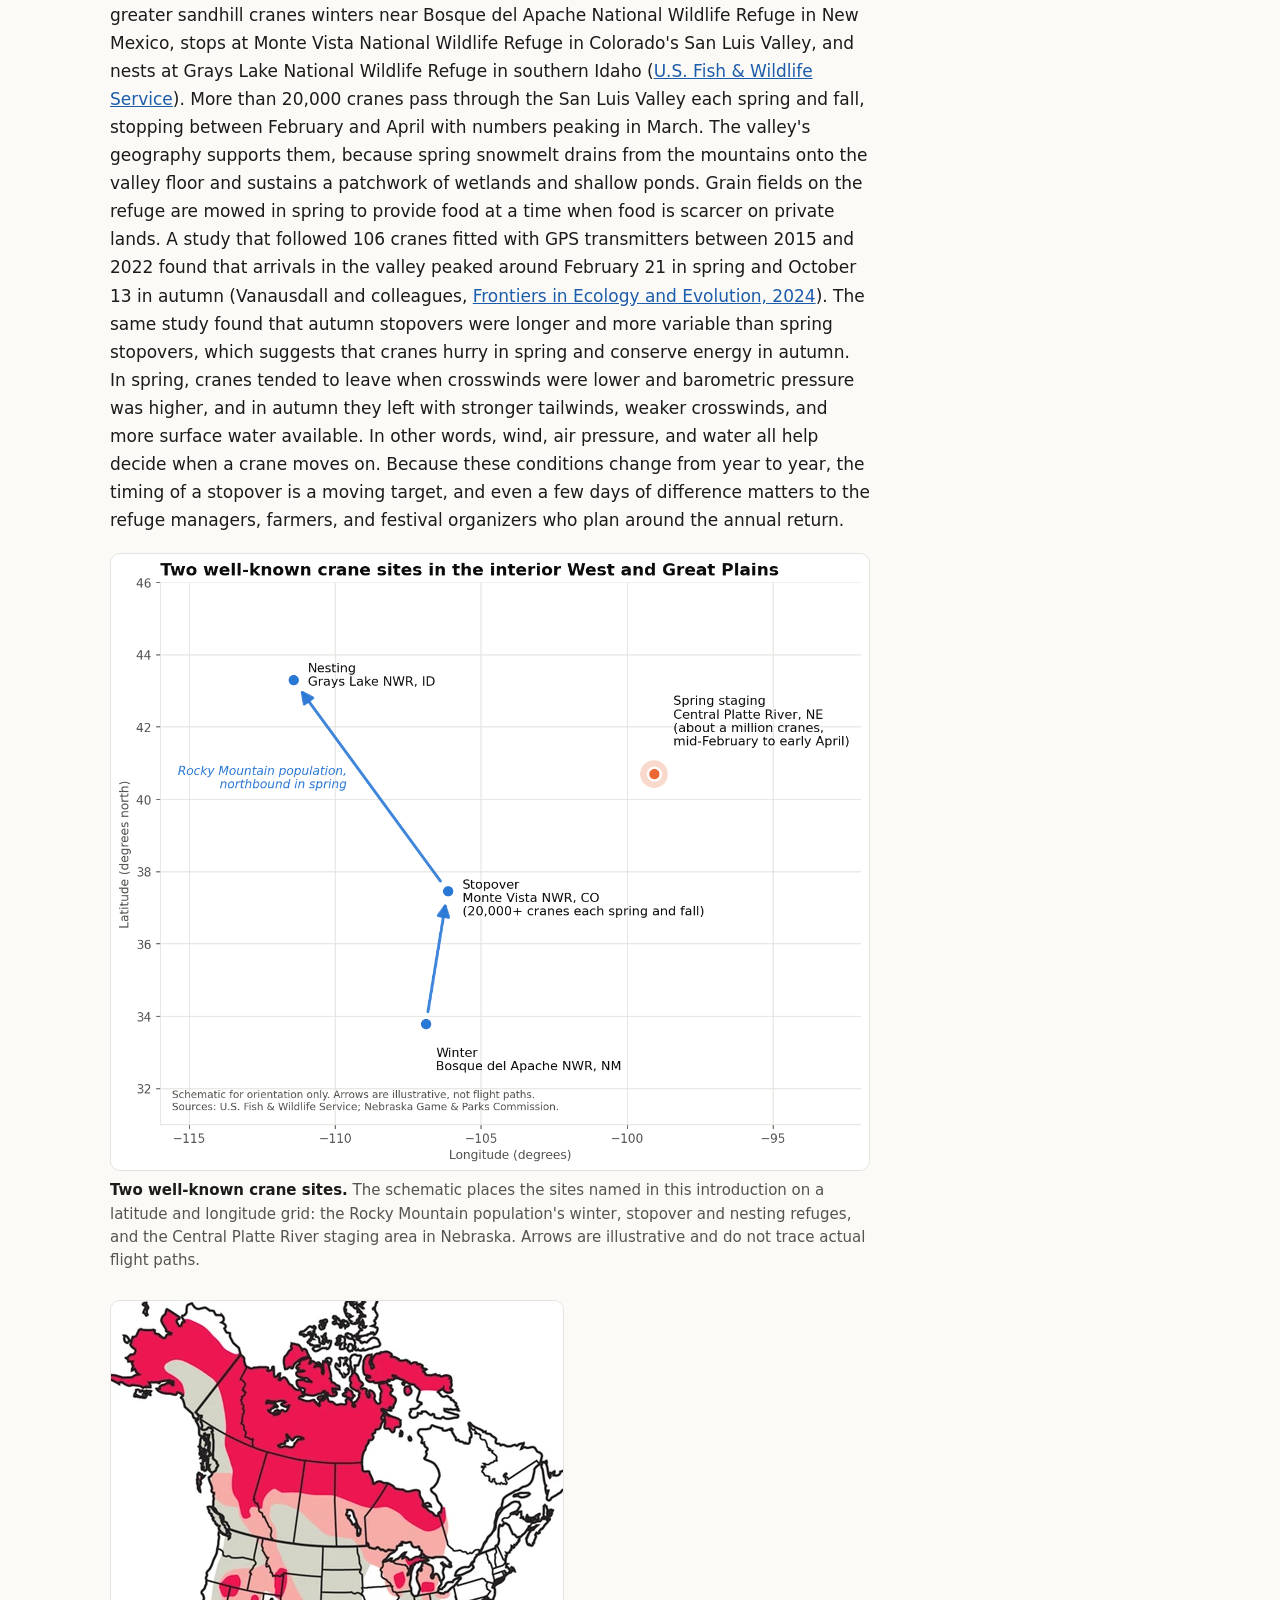
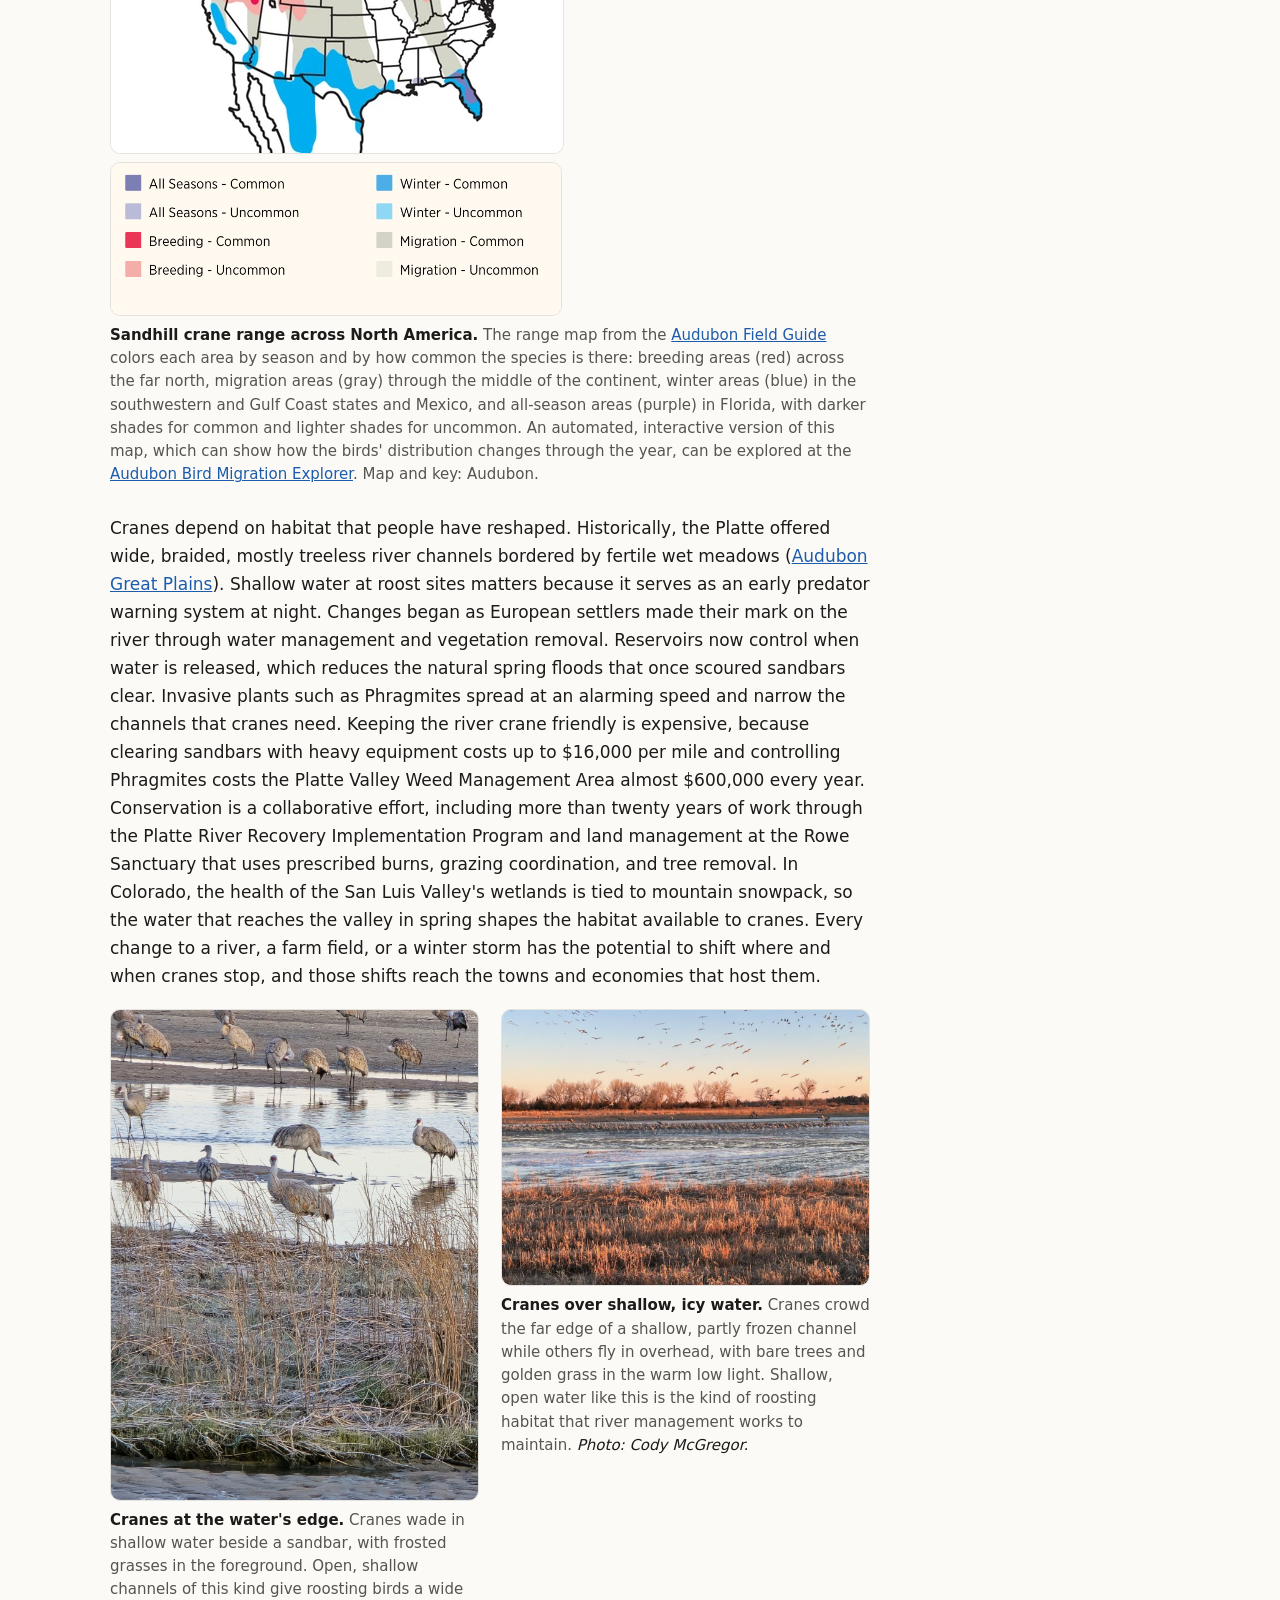
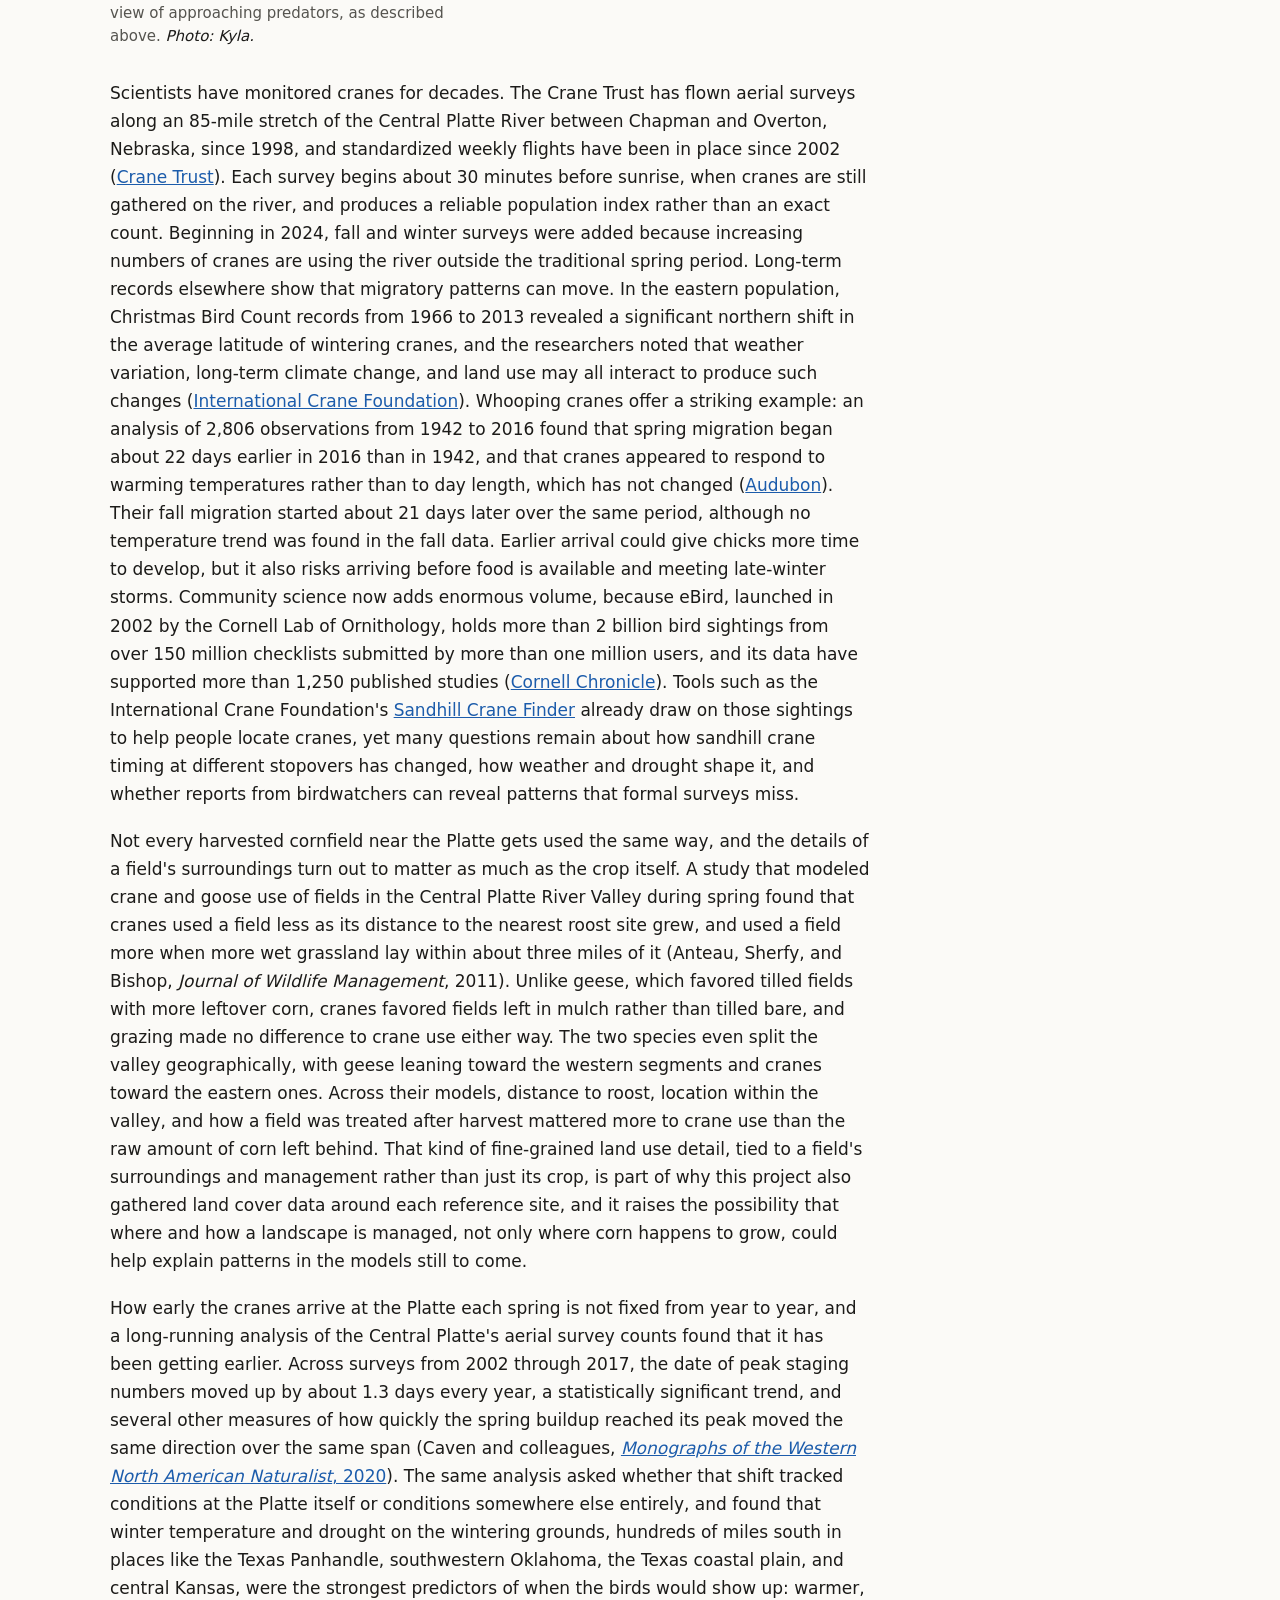
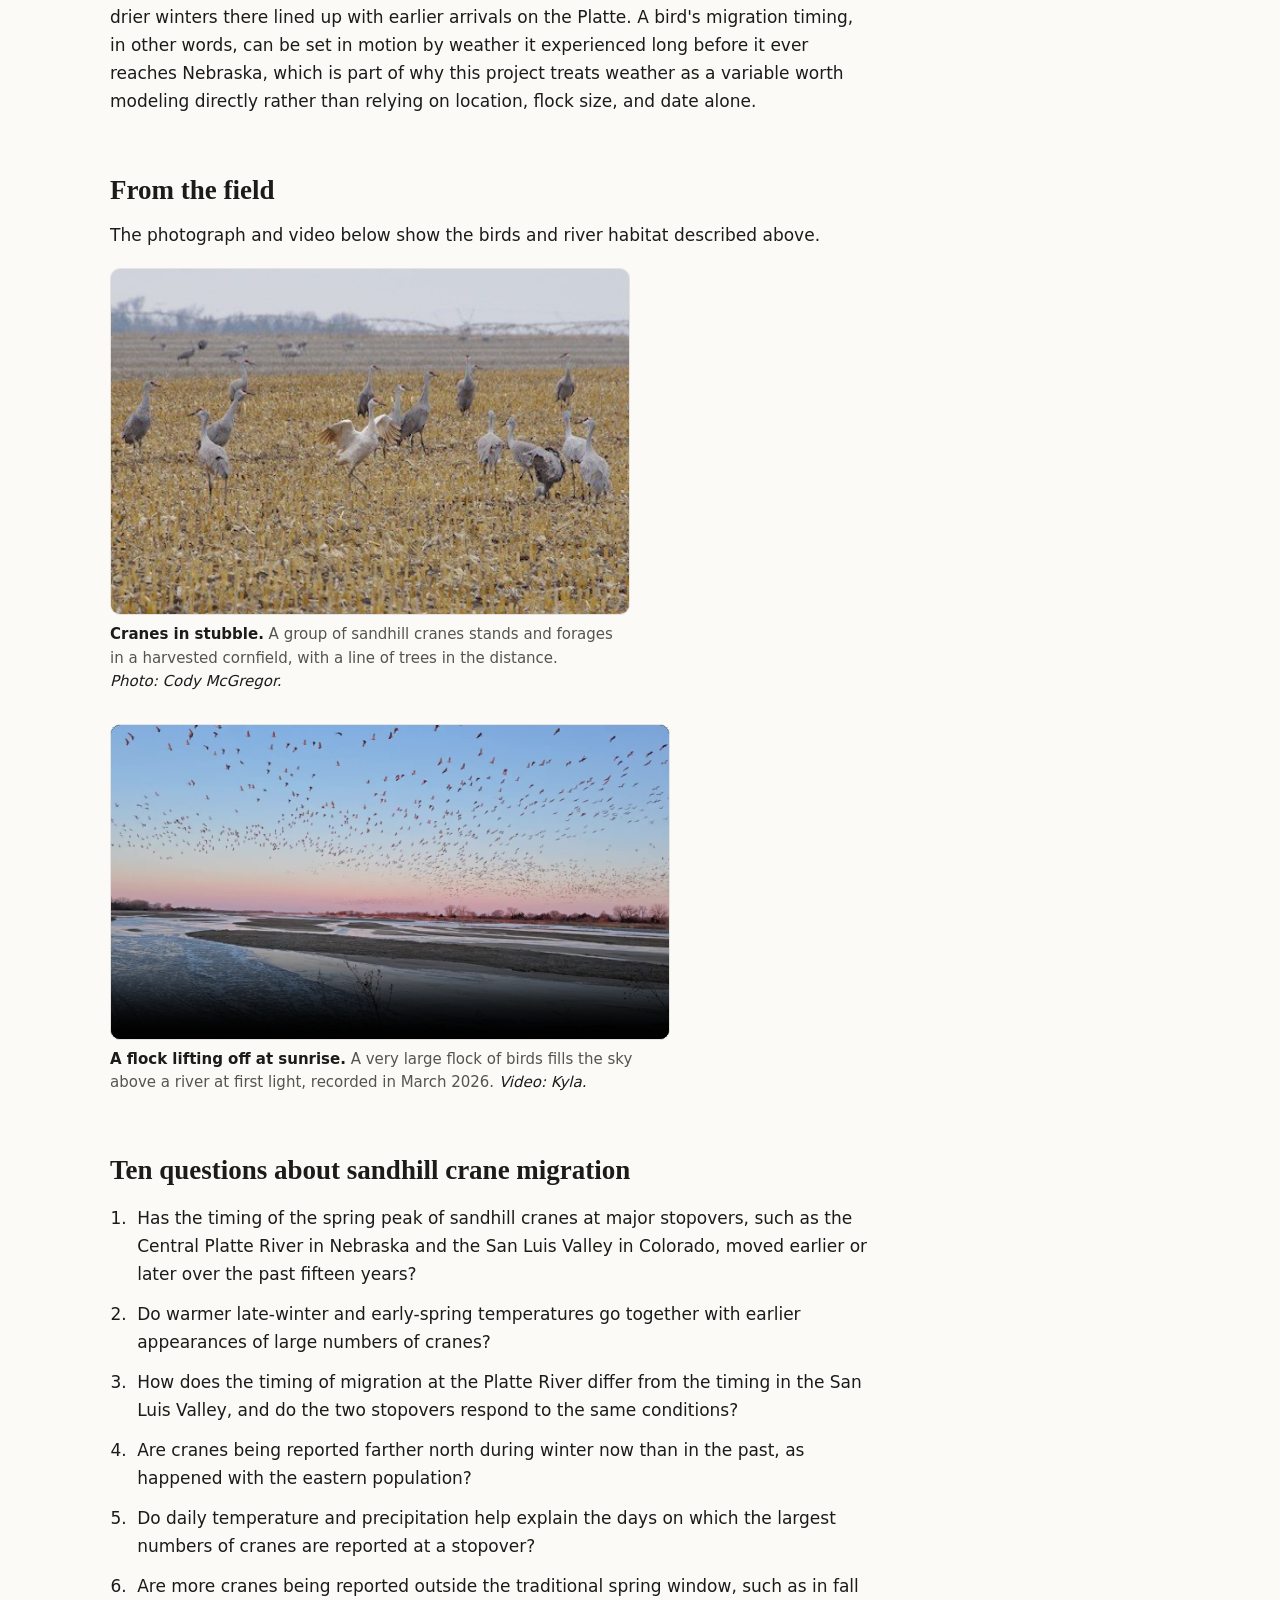
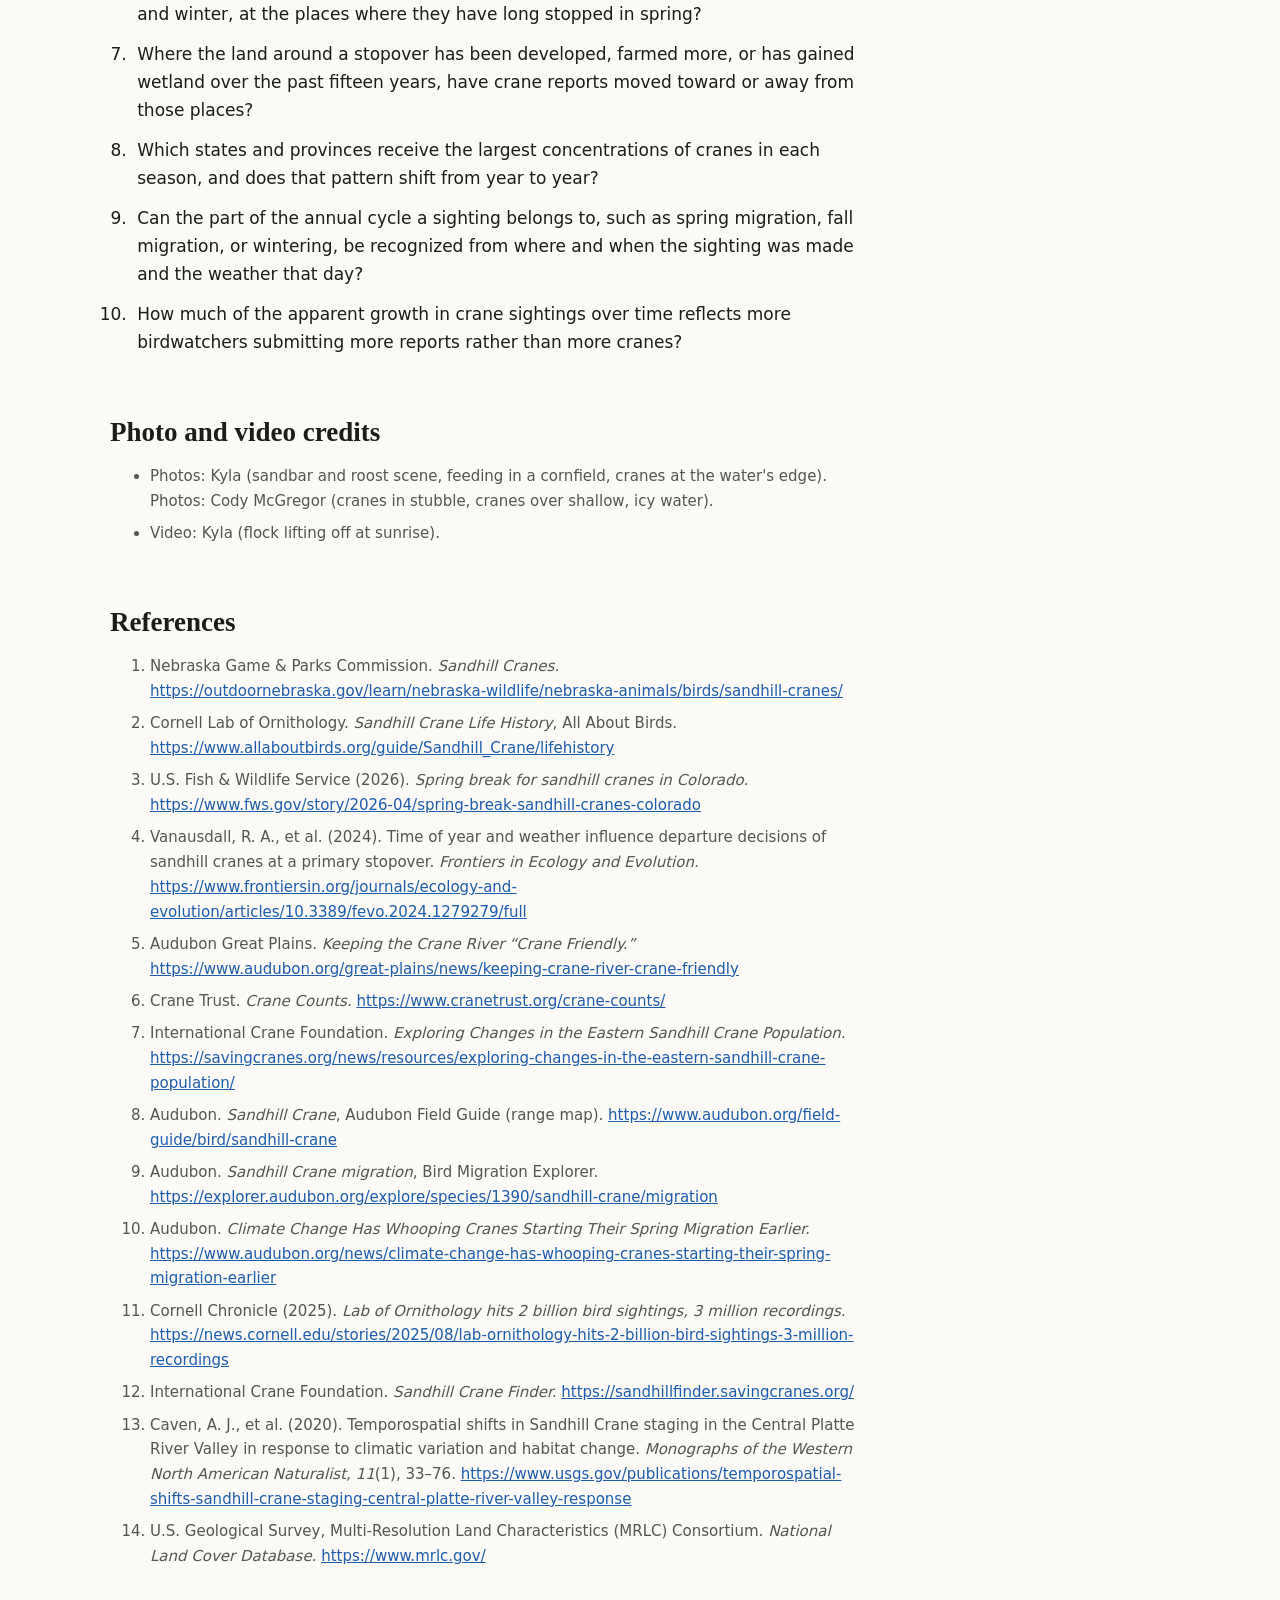
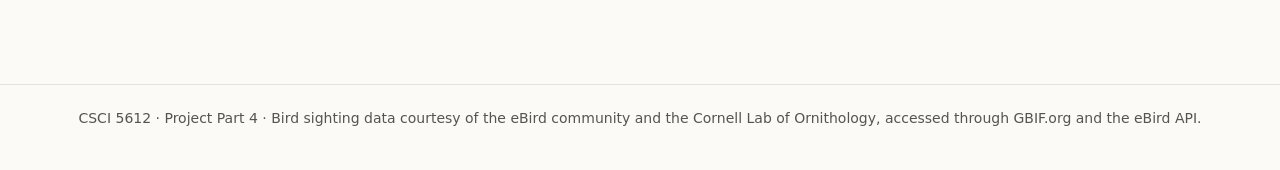
==== commit 378f9da4: "Add Regression and AdaBoost tabs (part 4) Linear/logistic regression and AdaBoost vs Decision tree c" ====
--- a/index.html
+++ b/index.html
@@ -72,6 +72,7 @@
 
 <p>Not every harvested cornfield near the Platte gets used the same way, and the details of a field's surroundings turn out to matter as much as the crop itself. A study that modeled crane and goose use of fields in the Central Platte River Valley during spring found that cranes used a field less as its distance to the nearest roost site grew, and used a field more when more wet grassland lay within about three miles of it (Anteau, Sherfy, and Bishop, <i>Journal of Wildlife Management</i>, 2011). Unlike geese, which favored tilled fields with more leftover corn, cranes favored fields left in mulch rather than tilled bare, and grazing made no difference to crane use either way. The two species even split the valley geographically, with geese leaning toward the western segments and cranes toward the eastern ones. Across their models, distance to roost, location within the valley, and how a field was treated after harvest mattered more to crane use than the raw amount of corn left behind. That kind of fine-grained land use detail, tied to a field's surroundings and management rather than just its crop, is part of why this project also gathered land cover data around each reference site, and it raises the possibility that where and how a landscape is managed, not only where corn happens to grow, could help explain patterns in the models still to come.</p>
 
+<p>How early the cranes arrive at the Platte each spring is not fixed from year to year, and a long-running analysis of the Central Platte's aerial survey counts found that it has been getting earlier. Across surveys from 2002 through 2017, the date of peak staging numbers moved up by about 1.3 days every year, a statistically significant trend, and several other measures of how quickly the spring buildup reached its peak moved the same direction over the same span (Caven and colleagues, <a href="https://www.usgs.gov/publications/temporospatial-shifts-sandhill-crane-staging-central-platte-river-valley-response"><i>Monographs of the Western North American Naturalist</i>, 2020</a>). The same analysis asked whether that shift tracked conditions at the Platte itself or conditions somewhere else entirely, and found that winter temperature and drought on the wintering grounds, hundreds of miles south in places like the Texas Panhandle, southwestern Oklahoma, the Texas coastal plain, and central Kansas, were the strongest predictors of when the birds would show up: warmer, drier winters there lined up with earlier arrivals on the Platte. A bird's migration timing, in other words, can be set in motion by weather it experienced long before it ever reaches Nebraska, which is part of why this project treats weather as a variable worth modeling directly rather than relying on location, flock size, and date alone.</p>
 
 <h2>From the field</h2>
 <p>The photograph and video below show the birds and river habitat described above.</p>
@@ -128,12 +129,12 @@
   <li>Audubon. <em>Climate Change Has Whooping Cranes Starting Their Spring Migration Earlier.</em> <a href="https://www.audubon.org/news/climate-change-has-whooping-cranes-starting-their-spring-migration-earlier">https://www.audubon.org/news/climate-change-has-whooping-cranes-starting-their-spring-migration-earlier</a></li>
   <li>Cornell Chronicle (2025). <em>Lab of Ornithology hits 2 billion bird sightings, 3 million recordings.</em> <a href="https://news.cornell.edu/stories/2025/08/lab-ornithology-hits-2-billion-bird-sightings-3-million-recordings">https://news.cornell.edu/stories/2025/08/lab-ornithology-hits-2-billion-bird-sightings-3-million-recordings</a></li>
   <li>International Crane Foundation. <em>Sandhill Crane Finder.</em> <a href="https://sandhillfinder.savingcranes.org/">https://sandhillfinder.savingcranes.org/</a></li>
-  <li>U.S. Geological Survey. <em>Temporospatial shifts in Sandhill Crane staging in the Central Platte River Valley in response to climatic variation and habitat change.</em> Monographs of the Western North American Naturalist, 11(1). <a href="https://www.usgs.gov/publications/temporospatial-shifts-sandhill-crane-staging-central-platte-river-valley-response">https://www.usgs.gov/publications/temporospatial-shifts-sandhill-crane-staging-central-platte-river-valley-response</a></li>
+  <li>Caven, A. J., et al. (2020). Temporospatial shifts in Sandhill Crane staging in the Central Platte River Valley in response to climatic variation and habitat change. <em>Monographs of the Western North American Naturalist, 11</em>(1), 33&ndash;76. <a href="https://www.usgs.gov/publications/temporospatial-shifts-sandhill-crane-staging-central-platte-river-valley-response">https://www.usgs.gov/publications/temporospatial-shifts-sandhill-crane-staging-central-platte-river-valley-response</a></li>
   <li>U.S. Geological Survey, Multi-Resolution Land Characteristics (MRLC) Consortium. <em>National Land Cover Database.</em> <a href="https://www.mrlc.gov/">https://www.mrlc.gov/</a></li>
 </ol>
 </div>
 
 </main>
-<footer>CSCI 5612 &middot; Project Part 3 &middot; Bird sighting data courtesy of the eBird community and the Cornell Lab of Ornithology, accessed through GBIF.org and the eBird API.</footer>
+<footer>CSCI 5612 &middot; Project Part 4 &middot; Bird sighting data courtesy of the eBird community and the Cornell Lab of Ornithology, accessed through GBIF.org and the eBird API.</footer>
 </body>
 </html>
